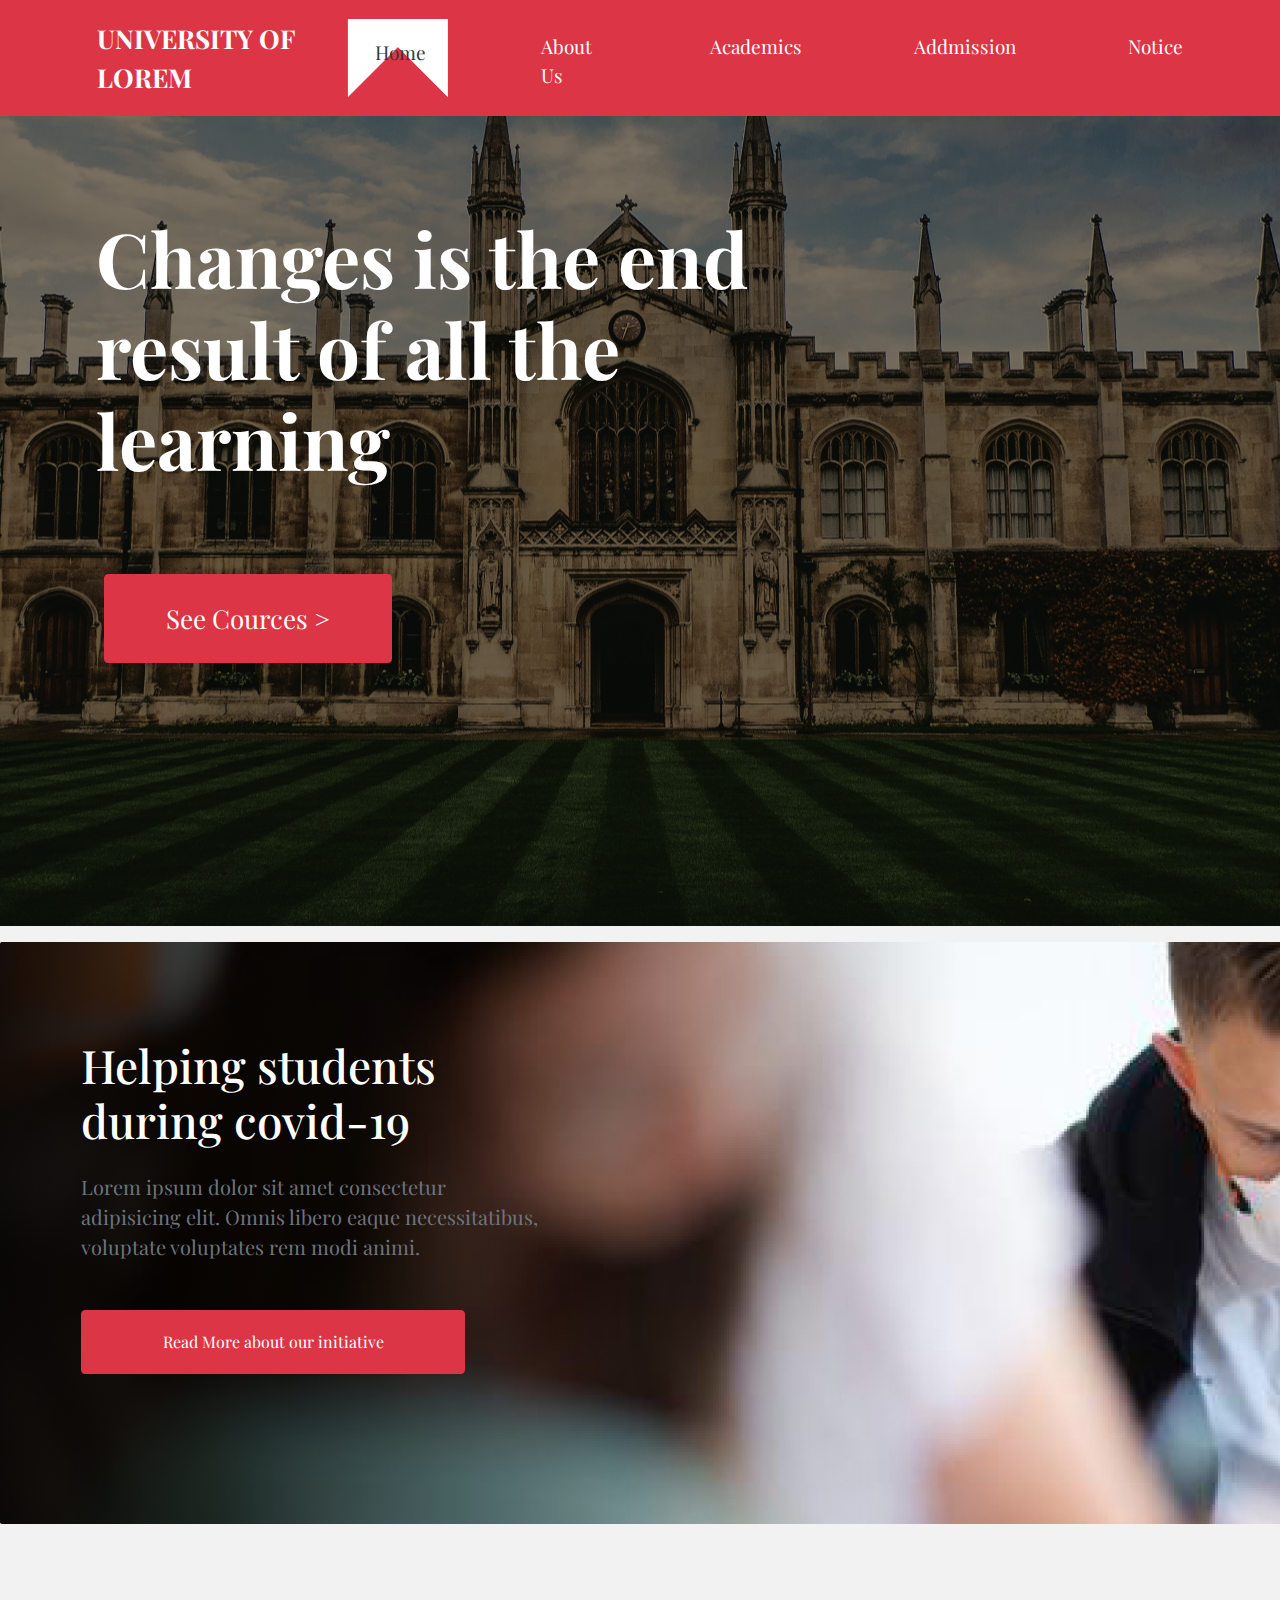
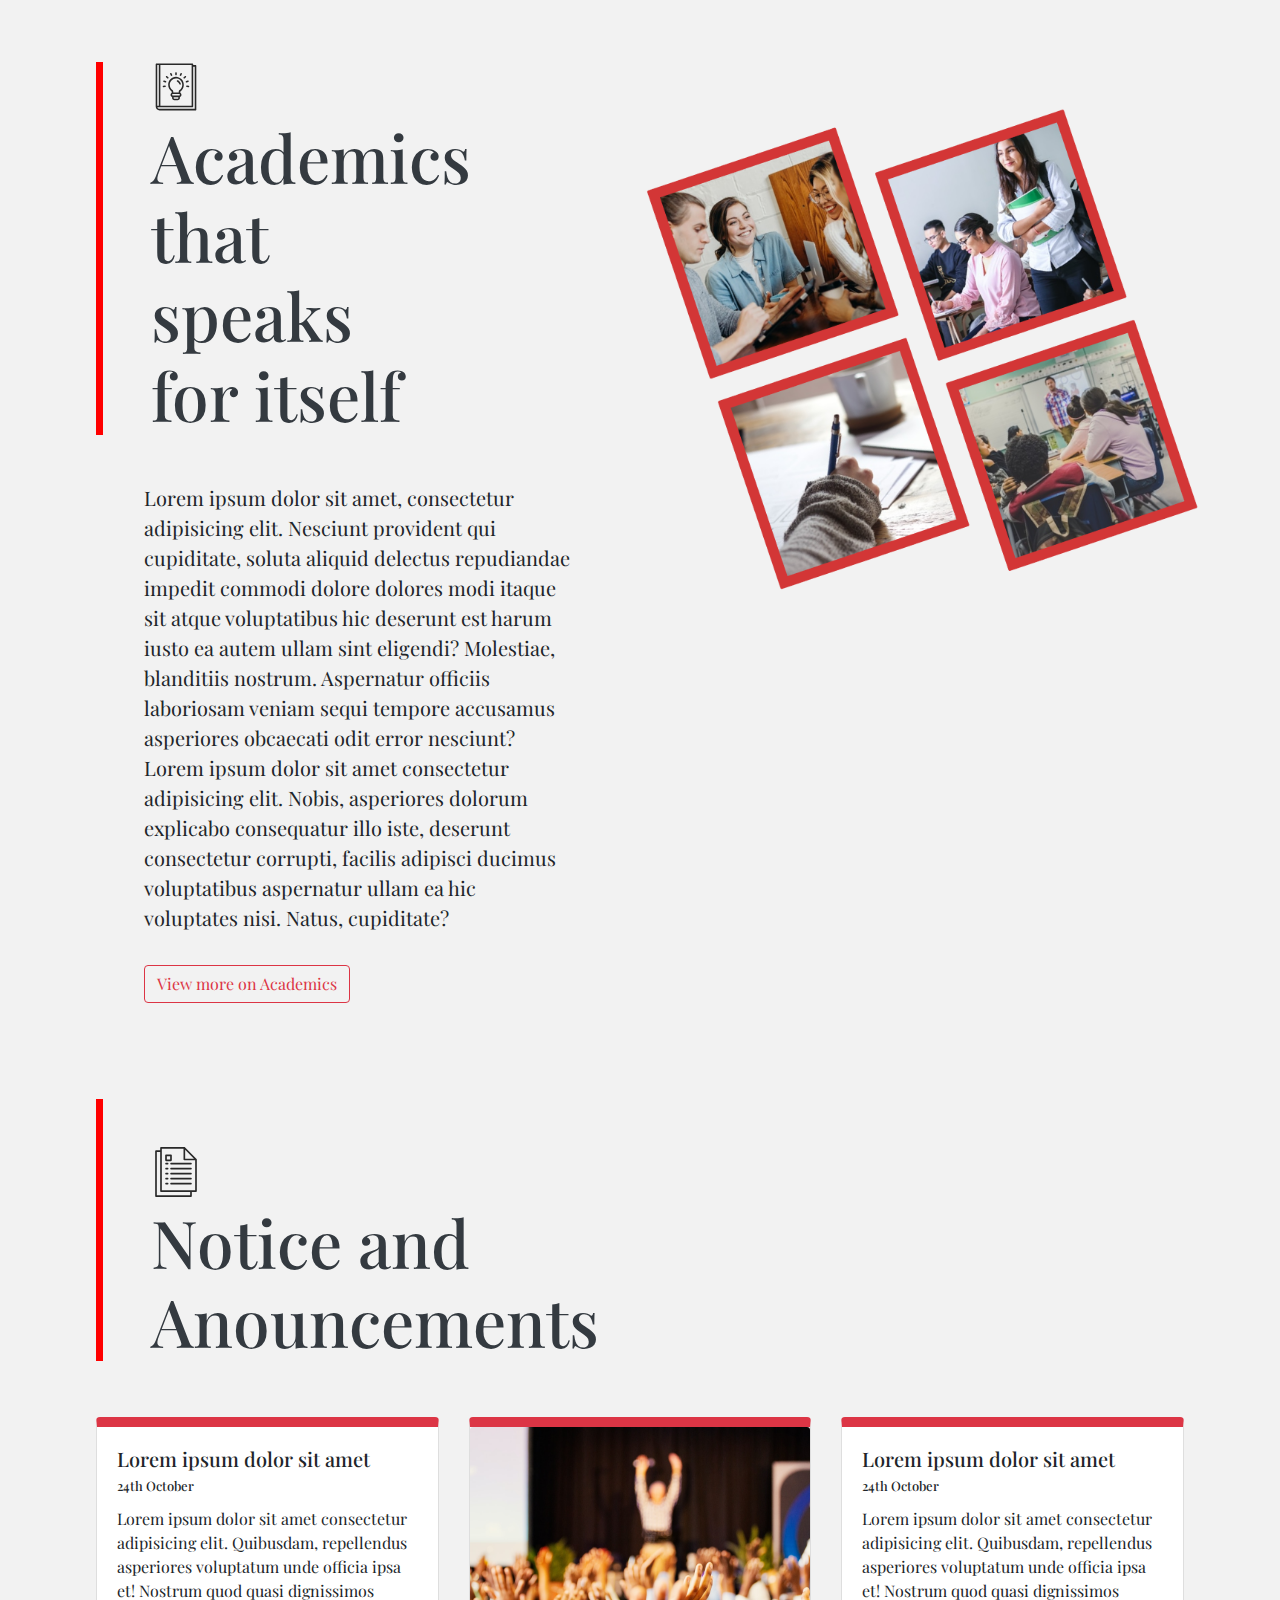
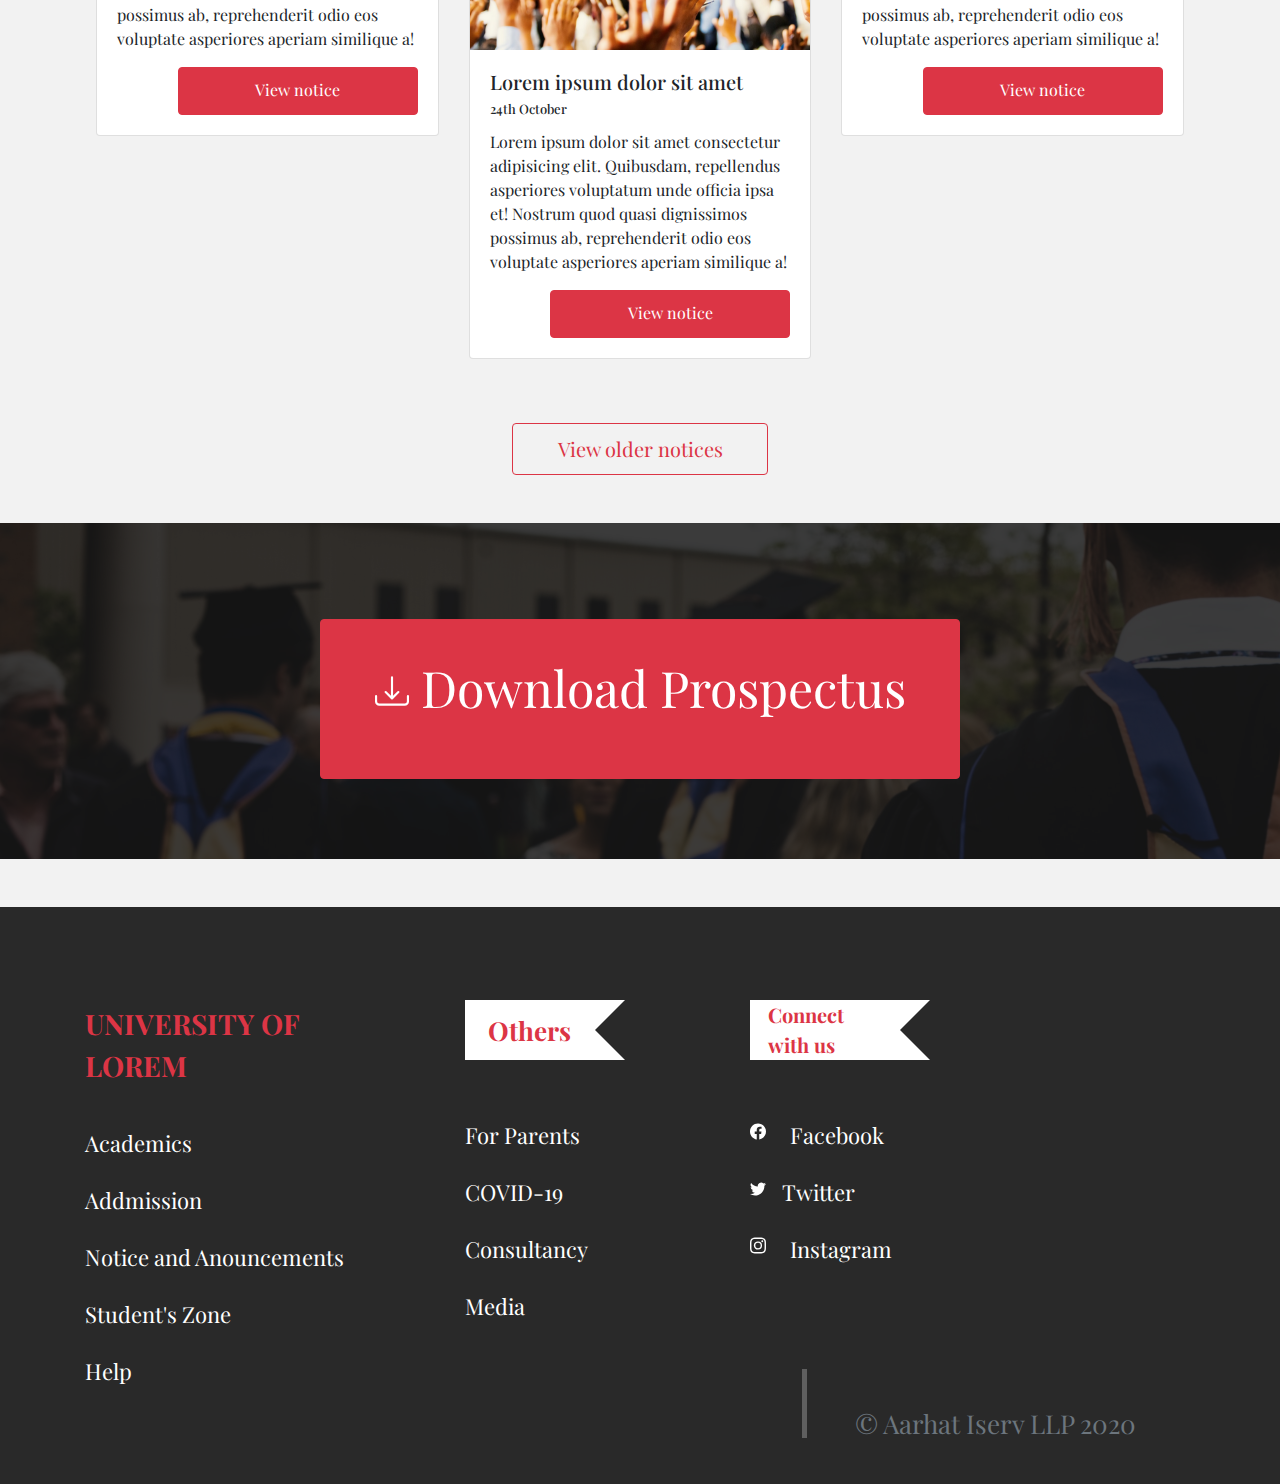
==== index.html @ 4c2c57f3 "dummy website name university of lorem" ====
<!DOCTYPE html>
<html lang="en">
  <head>
    <meta charset="UTF-8" />
    <meta name="viewport" content="width=device-width, initial-scale=1.0" />
    <link rel="preconnect" href="https://fonts.googleapis.com" />
    <link rel="preconnect" href="https://fonts.gstatic.com" crossorigin />
    <link
      href="https://fonts.googleapis.com/css2?family=Playfair+Display:ital,wght@0,400..900;1,400..900&display=swap"
      rel="stylesheet"
    />
    <link
      rel="stylesheet"
      href="https://cdn.jsdelivr.net/npm/bootstrap@4.0.0/dist/css/bootstrap.min.css"
      integrity="sha384-Gn5384xqQ1aoWXA+058RXPxPg6fy4IWvTNh0E263XmFcJlSAwiGgFAW/dAiS6JXm"
      crossorigin="anonymous"
    />

    <link rel="stylesheet" href="./style.css" />
    <title>University of Lorem</title>
  </head>
  <body>
    <div class="content_wrap" style="overflow: hidden">
      <!-- <section class="container-fluid bg-danger p-3">
      <div class="row ml-5 pl-5 ">
        <h1 class="title text-white">UNIVERSITY OF <br />LOREM</h1>
        <nav class="navbar navbar-expand">
          <ul class="navbar-nav ml-5">
            <li class="nav-item ml-5">
              <a class="nav-link text-white navcontent" href="#">Home</a>
            </li>
            <li class="nav-item ml-5">
              <a class="nav-link text-white navcontent" href="#">About Us </a>
            </li>
            <li class="nav-item ml-5">
              <a class="nav-link text-white navcontent" href="#">Academics</a>
            </li>
            <li class="nav-item ml-5">
              <a class="nav-link text-white navcontent" href="#">Addmission</a>
            </li>
            <li class="nav-item ml-5">
              <a class="nav-link text-white navcontent" href="#">Notice</a>
            </li>
            <li class="nav-item ml-5">
              <a class="nav-link text-white navcontent" href="#">Students's zone</a>
            </li>
          </ul>
        </nav>
      </div>
    </section> -->
      <section class="navtabs bg-danger">
        <div class="container-fluid px-lg-5 ml-lg-5">
          <div class="row">
            <nav class="navbar navbar-expand-xl navbar-light">
              <a
                class="navbar-brand text-white"
                style="font-size: 26px; font-weight: bolder"
                href="#"
                >UNIVERSITY OF <br />LOREM</a
              >
              <button
                class="navbar-toggler pl-5 ml-5"
                style="border: none"
                type="button"
                data-toggle="collapse"
                data-target="#navbarSupportedContent"
                aria-controls="navbarSupportedContent"
                aria-expanded="false"
                aria-label="Toggle navigation"
              >
                <span class="navbar-toggler-icon"></span>
              </button>
              <div class="collapse navbar-collapse" id="navbarSupportedContent">
                <ul class="navbar-nav mr-auto ml-5 pl-5>           
                    <li class="nav-item ml-5">
                      <div class="designer3">
                        <div class="main5"></div>
                        <div class="main6"></div>
                      <a class="nav-link text-dark navcontent" style="position:absolute; transform: rotate(-90deg); top: 25%;" href="#">Home </a>
                    </div>    
                    </li>
                
                 
                  <li class="nav-item ml-5 pl-5 mt-3">
                    <a
                      class="nav-link text-white navcontent"
                      href="./about/about.html"
                      >About Us</a
                    >
                  </li>
                  <li class="nav-item ml-5 pl-5 mt-3">
                    <a
                      class="nav-link text-white navcontent"
                      href="./academics/academics.html"
                      >Academics</a
                    >
                  </li>
                  <li class="nav-item ml-5 pl-5 mt-3">
                    <a
                      class="nav-link text-white navcontent"
                      href="./admission/admission.html"
                      >Addmission</a
                    >
                  </li>
                  <li class="nav-item ml-5 pl-5 mt-3">
                    <a
                      class="nav-link text-white navcontent"
                      href="./admission/admission.html"
                      >Notice</a
                    >
                  </li>
                  <li class="nav-item ml-5 pl-5 mt-3">
                    <a
                      class="nav-link text-white navcontent"
                      href="./student/student.html"
                      >Students Zone</a
                    >
                  </li>
                </ul>
              </div>
              <!-- <button class="nav__toggle" onclick="openMenu()"><svg xmlns="http://www.w3.org/2000/svg" fill="none" viewBox="0 0 24 24" stroke-width="1.5" stroke="currentColor" class="w-6 h-6"  >
                <path stroke-linecap="round" stroke-linejoin="round" d="M3.75 6.75h16.5M3.75 12h16.5m-16.5 5.25h16.5" />
              </svg>
              </button> -->
            </nav>
          </div>
        </div>
      </section>

      <section class="landing">
        <div class=" container-fluid ml-lg-5 pl-lg-5 "> 
          <div class="row">
            <div class="main1 col-lg-12 col-md-8 col-xl-12 col-sm-10 mt-lg-5 pt-lg-5 mt-md-5 pt-md-5 mt-sm-5 pt-sm-5">
              <h2 class="text-white content">
                Changes is the end result of all the learning
              </h2>
            
              <div class="row mt-md-3 pt-md-5 ml-md-2 ml-sm-1 mt-sm-5 button">
              <button class="btn btn-danger p-4 mt-lg-4 ">
                See Cources >
              </button>
            </div>
          </div>
          </div>
        </div>
      </section>

      <section class="landing2">
        <div class="container-fluid ml-lg-5 pl-lg-5  ml-md-5 mt--md-5 ml-sm-5 mt-sm-3 mt-xs-5" >
          <div class="row">
            <div class="main">
              <h3 class="text-white text pt-md-5 mt-sm-5">
                Helping students during covid-19
              </h3>
              <p class="pt-lg-3 pt-md-3 para text-muted">
                Lorem ipsum dolor sit amet consectetur adipisicing elit. Omnis
                libero eaque necessitatibus, voluptate voluptates rem modi
                animi.
              </p>
              <div class="button1 mt-lg-5">
                <button type="button" class="btn btn-danger p-3">
                  Read More about our initiative
                </button>
              </div>
            </div>
          </div>
        </div>
      </section>

      <!-- <section class="container-fluid">
        <div class="row ml-5 pl-5 mr-5 pr-5">
          <div class="col md-6 col col-lg-6 col-xl-6">
            <div class="svg">
              <svg
                class="ml-5"
                width="50"
                height="50"
                viewBox="0 0 50 50"
                fill="none"
                xmlns="http://www.w3.org/2000/svg"
              >
                <path
                  d="M41.4062 1.56165H5.46875C5.26155 1.56165 5.06284 1.64396 4.91632 1.79047C4.76981 1.93698 4.6875 2.1357 4.6875 2.3429V44.5304C4.68866 45.566 5.10059 46.5589 5.8329 47.2912C6.56521 48.0236 7.55811 48.4355 8.59375 48.4366H44.5312C44.7384 48.4366 44.9372 48.3543 45.0837 48.2078C45.2302 48.0613 45.3125 47.8626 45.3125 47.6554V3.9054C45.3125 3.6982 45.2302 3.49948 45.0837 3.35297C44.9372 3.20646 44.7384 3.12415 44.5312 3.12415H42.1875V2.3429C42.1875 2.1357 42.1052 1.93698 41.9587 1.79047C41.8122 1.64396 41.6134 1.56165 41.4062 1.56165ZM9.375 3.12415H40.625V43.7491H9.375V3.12415ZM6.25 3.12415H7.8125V43.7491H6.25V3.12415ZM43.75 4.68665V46.8741H8.59375C8.10926 46.8735 7.63684 46.723 7.24128 46.4433C6.84571 46.1635 6.54639 45.7682 6.38437 45.3116H41.4062C41.6134 45.3116 41.8122 45.2293 41.9587 45.0828C42.1052 44.9363 42.1875 44.7376 42.1875 44.5304V4.68665H43.75Z"
                  fill="#292929"
                />
                <path
                  d="M29.4657 29.3953C30.4165 28.7054 31.206 27.8171 31.7796 26.792C32.3533 25.7669 32.6974 24.6293 32.7882 23.4581C32.8789 22.2869 32.7141 21.11 32.3052 20.0087C31.8963 18.9075 31.253 17.9082 30.4199 17.08C29.6945 16.356 28.831 15.7851 27.8808 15.401C26.9306 15.017 25.9129 14.8277 24.8882 14.8443C20.6336 14.905 17.1789 18.4973 17.1871 22.8521C17.1864 24.1303 17.4896 25.3904 18.0719 26.5284C18.6542 27.6663 19.4987 28.6494 20.5358 29.3966C20.589 29.4367 20.6319 29.4888 20.661 29.5487C20.6901 29.6085 20.7045 29.6745 20.7031 29.741V30.784C20.315 31.0078 19.9993 31.3381 19.7932 31.7359C19.5872 32.1337 19.4995 32.5822 19.5406 33.0283C19.5818 33.4744 19.7499 33.8993 20.0252 34.2527C20.3005 34.6062 20.6713 34.8732 21.0937 35.0223V35.9374C21.0945 36.5588 21.3416 37.1545 21.781 37.5939C22.2204 38.0333 22.8161 38.2805 23.4375 38.2812H26.5625C27.1839 38.2805 27.7796 38.0333 28.219 37.5939C28.6584 37.1545 28.9055 36.5588 28.9062 35.9374V35.0218C29.3287 34.8727 29.6995 34.6057 29.9748 34.2522C30.2501 33.8988 30.4182 33.4739 30.4593 33.0278C30.5005 32.5817 30.4128 32.1332 30.2068 31.7354C30.0007 31.3377 29.6849 31.0073 29.2969 30.7835V29.7409C29.2956 29.6741 29.3102 29.6079 29.3396 29.5478C29.3689 29.4877 29.4122 29.4354 29.4657 29.3953ZM18.75 22.8492C18.7434 19.3455 21.5071 16.4554 24.9109 16.4068C25.7283 16.3954 26.5397 16.5475 27.2975 16.8543C28.0552 17.161 28.744 17.6161 29.3233 18.1929C29.9941 18.8611 30.512 19.6668 30.8413 20.5545C31.1706 21.4422 31.3034 22.3907 31.2307 23.3347C31.1579 24.2787 30.8813 25.1957 30.4199 26.0225C29.9585 26.8492 29.3232 27.566 28.558 28.1236C28.3021 28.3083 28.0939 28.5514 27.9506 28.8327C27.8074 29.1139 27.7333 29.4253 27.7344 29.7409V30.4687H22.2656V29.741C22.2669 29.4257 22.193 29.1147 22.0501 28.8336C21.9071 28.5525 21.6992 28.3096 21.4436 28.1249C20.6085 27.5221 19.9287 26.7294 19.4604 25.8121C18.992 24.8948 18.7485 23.8792 18.75 22.8492ZM26.5625 36.7187H23.4375C23.2304 36.7184 23.0318 36.6361 22.8853 36.4896C22.7389 36.3431 22.6565 36.1446 22.6562 35.9374V35.1562H27.3437V35.9374C27.3435 36.1446 27.2611 36.3431 27.1147 36.4896C26.9682 36.6361 26.7696 36.7184 26.5625 36.7187ZM28.125 33.5937H21.875C21.6678 33.5937 21.4691 33.5114 21.3226 33.3649C21.1761 33.2183 21.0937 33.0196 21.0937 32.8124C21.0937 32.6052 21.1761 32.4065 21.3226 32.26C21.4691 32.1135 21.6678 32.0312 21.875 32.0312H28.125C28.3322 32.0312 28.5309 32.1135 28.6774 32.26C28.8239 32.4065 28.9062 32.6052 28.9062 32.8124C28.9062 33.0196 28.8239 33.2183 28.6774 33.3649C28.5309 33.5114 28.3322 33.5937 28.125 33.5937Z"
                  fill="#292929"
                />
                <path
                  d="M26.2667 19.7796C26.7579 19.9858 27.1962 20.3004 27.5486 20.7C27.9011 21.0995 28.1586 21.5736 28.3019 22.0867C28.3284 22.1868 28.3746 22.2806 28.4378 22.3627C28.501 22.4448 28.5798 22.5135 28.6698 22.5648C28.7597 22.6162 28.859 22.6491 28.9618 22.6617C29.0646 22.6743 29.1689 22.6664 29.2686 22.6383C29.3683 22.6102 29.4614 22.5626 29.5425 22.4983C29.6237 22.4339 29.6912 22.354 29.7412 22.2633C29.7912 22.1726 29.8226 22.0729 29.8337 21.9699C29.8448 21.8669 29.8353 21.7627 29.8058 21.6635C29.5974 20.922 29.224 20.2373 28.7135 19.6606C28.2031 19.084 27.5688 18.6302 26.8581 18.3334C26.7629 18.2934 26.6608 18.2726 26.5576 18.2723C26.4543 18.272 26.3521 18.2922 26.2567 18.3317C26.1613 18.3711 26.0747 18.4291 26.0018 18.5022C25.929 18.5754 25.8713 18.6622 25.8323 18.7578C25.7932 18.8533 25.7734 18.9557 25.7741 19.0589C25.7748 19.1621 25.796 19.2642 25.8363 19.3592C25.8767 19.4542 25.9355 19.5402 26.0094 19.6124C26.0832 19.6845 26.1706 19.7413 26.2665 19.7795L26.2667 19.7796Z"
                  fill="#292929"
                />
                <path
                  d="M25 13.2813C25.2072 13.2813 25.4059 13.1989 25.5524 13.0524C25.6989 12.9059 25.7812 12.7072 25.7812 12.5V10.9375C25.7812 10.7303 25.6989 10.5316 25.5524 10.3851C25.4059 10.2386 25.2072 10.1562 25 10.1562C24.7928 10.1562 24.5941 10.2386 24.4476 10.3851C24.3011 10.5316 24.2188 10.7303 24.2188 10.9375V12.5C24.2188 12.7072 24.3011 12.9059 24.4476 13.0524C24.5941 13.1989 24.7928 13.2813 25 13.2813Z"
                  fill="#292929"
                />
                <path
                  d="M19.7691 13.4639C19.8534 13.6532 20.0094 13.8012 20.2029 13.8755C20.3963 13.9497 20.6113 13.9441 20.8006 13.8598C20.9899 13.7755 21.138 13.6195 21.2122 13.4261C21.2865 13.2326 21.2809 13.0176 21.1966 12.8283L20.561 11.4009C20.5193 11.3071 20.4595 11.2226 20.3851 11.1519C20.3107 11.0813 20.2231 11.026 20.1273 10.9893C20.0315 10.9525 19.9294 10.935 19.8269 10.9376C19.7243 10.9403 19.6233 10.9632 19.5295 11.0049C19.4358 11.0467 19.3512 11.1064 19.2806 11.1809C19.21 11.2553 19.1547 11.3429 19.1179 11.4387C19.0812 11.5345 19.0636 11.6365 19.0663 11.7391C19.069 11.8417 19.0919 11.9427 19.1336 12.0364L19.7691 13.4639Z"
                  fill="#292929"
                />
                <path
                  d="M17.3261 15.2389L16.1648 14.1934C16.0891 14.122 15.9998 14.0664 15.9023 14.03C15.8047 13.9935 15.7009 13.977 15.5969 13.9812C15.4928 13.9855 15.3907 14.0105 15.2965 14.0548C15.2023 14.0992 15.1178 14.1618 15.0482 14.2392C14.9785 14.3166 14.9251 14.4072 14.8909 14.5055C14.8567 14.6039 14.8426 14.7081 14.8493 14.812C14.856 14.9159 14.8833 15.0174 14.9298 15.1106C14.9763 15.2038 15.0409 15.2867 15.1199 15.3545L16.2812 16.4001C16.4353 16.5375 16.6376 16.6082 16.8438 16.5968C17.05 16.5855 17.2433 16.4929 17.3814 16.3395C17.5196 16.186 17.5914 15.9841 17.5811 15.7779C17.5708 15.5716 17.4793 15.3779 17.3266 15.2389H17.3261Z"
                  fill="#292929"
                />
                <path
                  d="M14.7707 19.0152L13.2847 18.5324C13.088 18.4698 12.8746 18.4876 12.691 18.5819C12.5074 18.6761 12.3686 18.8392 12.3048 19.0355C12.2411 19.2318 12.2576 19.4453 12.3507 19.6295C12.4439 19.8136 12.6061 19.9534 12.802 20.0184L14.288 20.5012C14.3858 20.5336 14.489 20.5464 14.5917 20.5388C14.6944 20.5312 14.7946 20.5033 14.8865 20.4568C14.9784 20.4103 15.0602 20.3461 15.1272 20.2679C15.1942 20.1897 15.2451 20.099 15.2769 20.001C15.3088 19.9031 15.3209 19.7998 15.3127 19.6971C15.3044 19.5944 15.2759 19.4944 15.2289 19.4028C15.1818 19.3112 15.1171 19.2298 15.0385 19.1632C14.9599 19.0967 14.8689 19.0464 14.7707 19.0152Z"
                  fill="#292929"
                />
                <path
                  d="M13.9723 23.5045L12.4184 23.6676C12.2193 23.6884 12.0357 23.7847 11.9056 23.9367C11.7755 24.0887 11.7087 24.2848 11.719 24.4846C11.7294 24.6844 11.8161 24.8726 11.9612 25.0104C12.1063 25.1481 12.2989 25.225 12.499 25.225C12.5266 25.225 12.5542 25.2236 12.5816 25.2207L14.1356 25.0575C14.3405 25.0345 14.5281 24.9314 14.6573 24.7708C14.7865 24.6101 14.847 24.4049 14.8254 24.1999C14.8039 23.9949 14.7021 23.8068 14.5422 23.6765C14.3824 23.5462 14.1775 23.4844 13.9723 23.5045Z"
                  fill="#292929"
                />
                <path
                  d="M37.5816 23.6676L36.0277 23.5044C35.9253 23.4929 35.8216 23.5018 35.7227 23.5305C35.6237 23.5592 35.5314 23.6073 35.4511 23.6718C35.3708 23.7363 35.304 23.8161 35.2547 23.9066C35.2054 23.997 35.1744 24.0963 35.1637 24.1987C35.1529 24.3011 35.1625 24.4047 35.1919 24.5034C35.2214 24.6021 35.2701 24.694 35.3352 24.7738C35.4004 24.8536 35.4807 24.9198 35.5715 24.9684C35.6623 25.0171 35.7619 25.0473 35.8645 25.0574L37.4184 25.2207C37.4458 25.2235 37.4734 25.2249 37.501 25.225C37.7012 25.2249 37.8937 25.1481 38.0388 25.0103C38.1839 24.8725 38.2706 24.6843 38.281 24.4845C38.2913 24.2847 38.2245 24.0886 38.0944 23.9366C37.9643 23.7846 37.7807 23.6883 37.5816 23.6676Z"
                  fill="#292929"
                />
                <path
                  d="M35.712 20.5012L37.1981 20.0184C37.2962 19.9872 37.3872 19.9369 37.4659 19.8704C37.5445 19.8038 37.6092 19.7224 37.6562 19.6308C37.7033 19.5392 37.7318 19.4391 37.74 19.3365C37.7483 19.2338 37.7361 19.1305 37.7043 19.0326C37.6725 18.9346 37.6216 18.8439 37.5546 18.7657C37.4876 18.6875 37.4058 18.6233 37.3139 18.5768C37.2219 18.5303 37.1217 18.5024 37.019 18.4948C36.9163 18.4872 36.8131 18.5 36.7153 18.5324L35.2293 19.0152C35.1311 19.0464 35.0401 19.0967 34.9615 19.1633C34.8829 19.2298 34.8182 19.3112 34.7711 19.4028C34.7241 19.4945 34.6956 19.5945 34.6873 19.6972C34.6791 19.7998 34.6912 19.9031 34.7231 20.0011C34.7549 20.099 34.8058 20.1897 34.8728 20.268C34.9398 20.3462 35.0216 20.4104 35.1135 20.4569C35.2054 20.5034 35.3056 20.5312 35.4083 20.5388C35.511 20.5464 35.6143 20.5337 35.712 20.5012Z"
                  fill="#292929"
                />
                <path
                  d="M34.9385 14.2512C34.8698 14.175 34.7868 14.113 34.6942 14.0688C34.6016 14.0246 34.5012 13.9991 34.3987 13.9937C34.2962 13.9884 34.1937 14.0033 34.097 14.0375C34.0002 14.0718 33.9112 14.1248 33.835 14.1934L32.6737 15.2389C32.5247 15.3788 32.4365 15.5715 32.4279 15.7756C32.4193 15.9798 32.491 16.1792 32.6277 16.3311C32.7644 16.483 32.9551 16.5753 33.1591 16.5882C33.363 16.6011 33.5639 16.5336 33.7186 16.4002L34.8799 15.3546C34.9562 15.286 35.0182 15.203 35.0624 15.1104C35.1067 15.0179 35.1322 14.9175 35.1377 14.815C35.1431 14.7126 35.1283 14.6101 35.0941 14.5133C35.06 14.4166 35.0071 14.3275 34.9385 14.2512Z"
                  fill="#292929"
                />
                <path
                  d="M29.1992 13.8599C29.2929 13.9017 29.394 13.9246 29.4965 13.9274C29.5991 13.9301 29.7012 13.9126 29.797 13.8758C29.8928 13.839 29.9804 13.7837 30.0549 13.7131C30.1293 13.6424 30.189 13.5578 30.2307 13.464L30.8662 12.0365C30.9505 11.8472 30.9561 11.6322 30.8819 11.4388C30.8076 11.2453 30.6596 11.0893 30.4703 11.005C30.281 10.9208 30.066 10.9151 29.8725 10.9894C29.6791 11.0636 29.523 11.2117 29.4388 11.401L28.8032 12.8284C28.719 13.0177 28.7133 13.2327 28.7876 13.4262C28.8619 13.6196 29.0099 13.7756 29.1992 13.8599Z"
                  fill="#292929"
                />
              </svg>
              <h1 class="big__content text-dark ml-5">
                Academics that speaks for itself
              </h1>
            </div>
            <div class="para1 mt-5 ml-5">
              <p style="font-size: 20px">
                Lorem ipsum dolor sit amet, consectetur adipisicing elit.
                Nesciunt provident qui cupiditate, soluta aliquid delectus
                repudiandae impedit commodi dolore dolores modi itaque sit atque
                voluptatibus hic deserunt est harum iusto ea autem ullam sint
                eligendi? Molestiae, blanditiis nostrum. Aspernatur officiis
                laboriosam veniam sequi tempore accusamus asperiores obcaecati
                odit error nesciunt?Lorem ipsum dolor sit amet consectetur
                adipisicing elit. Nobis, asperiores dolorum explicabo
                consequatur illo iste, deserunt consectetur corrupti, facilis
                adipisci ducimus voluptatibus aspernatur ullam ea hic voluptates
                nisi. Natus, cupiditate?
              </p>
            </div>
            <div class="pt-3 button2 ml-5">
              <button type="button" class="btn btn-outline-danger">
                View more on Academics
              </button>
            </div>
          </div>
          <div class="col md-6 col-sm-12 col col-lg-6 col-xl-6">
            <img class="photo" src="./photos/Group 14.png" alt="" />
          </div>
        </div>
      </section> -->
      <section class=" container-fluid ml-lg-5 pl-lg-5 mr-lg-5 pr-lg-5">
        <div class="row">
          <div class="col-md-12 col-lg-5 col-xl-5 col-sm-12 ">
            <div class="svg">
              <svg
                class="ml-5"
                width="50"
                height="50"
                viewBox="0 0 50 50"
                fill="none"
                xmlns="http://www.w3.org/2000/svg"
              >
                <path
                  d="M41.4062 1.56165H5.46875C5.26155 1.56165 5.06284 1.64396 4.91632 1.79047C4.76981 1.93698 4.6875 2.1357 4.6875 2.3429V44.5304C4.68866 45.566 5.10059 46.5589 5.8329 47.2912C6.56521 48.0236 7.55811 48.4355 8.59375 48.4366H44.5312C44.7384 48.4366 44.9372 48.3543 45.0837 48.2078C45.2302 48.0613 45.3125 47.8626 45.3125 47.6554V3.9054C45.3125 3.6982 45.2302 3.49948 45.0837 3.35297C44.9372 3.20646 44.7384 3.12415 44.5312 3.12415H42.1875V2.3429C42.1875 2.1357 42.1052 1.93698 41.9587 1.79047C41.8122 1.64396 41.6134 1.56165 41.4062 1.56165ZM9.375 3.12415H40.625V43.7491H9.375V3.12415ZM6.25 3.12415H7.8125V43.7491H6.25V3.12415ZM43.75 4.68665V46.8741H8.59375C8.10926 46.8735 7.63684 46.723 7.24128 46.4433C6.84571 46.1635 6.54639 45.7682 6.38437 45.3116H41.4062C41.6134 45.3116 41.8122 45.2293 41.9587 45.0828C42.1052 44.9363 42.1875 44.7376 42.1875 44.5304V4.68665H43.75Z"
                  fill="#292929"
                />
                <path
                  d="M29.4657 29.3953C30.4165 28.7054 31.206 27.8171 31.7796 26.792C32.3533 25.7669 32.6974 24.6293 32.7882 23.4581C32.8789 22.2869 32.7141 21.11 32.3052 20.0087C31.8963 18.9075 31.253 17.9082 30.4199 17.08C29.6945 16.356 28.831 15.7851 27.8808 15.401C26.9306 15.017 25.9129 14.8277 24.8882 14.8443C20.6336 14.905 17.1789 18.4973 17.1871 22.8521C17.1864 24.1303 17.4896 25.3904 18.0719 26.5284C18.6542 27.6663 19.4987 28.6494 20.5358 29.3966C20.589 29.4367 20.6319 29.4888 20.661 29.5487C20.6901 29.6085 20.7045 29.6745 20.7031 29.741V30.784C20.315 31.0078 19.9993 31.3381 19.7932 31.7359C19.5872 32.1337 19.4995 32.5822 19.5406 33.0283C19.5818 33.4744 19.7499 33.8993 20.0252 34.2527C20.3005 34.6062 20.6713 34.8732 21.0937 35.0223V35.9374C21.0945 36.5588 21.3416 37.1545 21.781 37.5939C22.2204 38.0333 22.8161 38.2805 23.4375 38.2812H26.5625C27.1839 38.2805 27.7796 38.0333 28.219 37.5939C28.6584 37.1545 28.9055 36.5588 28.9062 35.9374V35.0218C29.3287 34.8727 29.6995 34.6057 29.9748 34.2522C30.2501 33.8988 30.4182 33.4739 30.4593 33.0278C30.5005 32.5817 30.4128 32.1332 30.2068 31.7354C30.0007 31.3377 29.6849 31.0073 29.2969 30.7835V29.7409C29.2956 29.6741 29.3102 29.6079 29.3396 29.5478C29.3689 29.4877 29.4122 29.4354 29.4657 29.3953ZM18.75 22.8492C18.7434 19.3455 21.5071 16.4554 24.9109 16.4068C25.7283 16.3954 26.5397 16.5475 27.2975 16.8543C28.0552 17.161 28.744 17.6161 29.3233 18.1929C29.9941 18.8611 30.512 19.6668 30.8413 20.5545C31.1706 21.4422 31.3034 22.3907 31.2307 23.3347C31.1579 24.2787 30.8813 25.1957 30.4199 26.0225C29.9585 26.8492 29.3232 27.566 28.558 28.1236C28.3021 28.3083 28.0939 28.5514 27.9506 28.8327C27.8074 29.1139 27.7333 29.4253 27.7344 29.7409V30.4687H22.2656V29.741C22.2669 29.4257 22.193 29.1147 22.0501 28.8336C21.9071 28.5525 21.6992 28.3096 21.4436 28.1249C20.6085 27.5221 19.9287 26.7294 19.4604 25.8121C18.992 24.8948 18.7485 23.8792 18.75 22.8492ZM26.5625 36.7187H23.4375C23.2304 36.7184 23.0318 36.6361 22.8853 36.4896C22.7389 36.3431 22.6565 36.1446 22.6562 35.9374V35.1562H27.3437V35.9374C27.3435 36.1446 27.2611 36.3431 27.1147 36.4896C26.9682 36.6361 26.7696 36.7184 26.5625 36.7187ZM28.125 33.5937H21.875C21.6678 33.5937 21.4691 33.5114 21.3226 33.3649C21.1761 33.2183 21.0937 33.0196 21.0937 32.8124C21.0937 32.6052 21.1761 32.4065 21.3226 32.26C21.4691 32.1135 21.6678 32.0312 21.875 32.0312H28.125C28.3322 32.0312 28.5309 32.1135 28.6774 32.26C28.8239 32.4065 28.9062 32.6052 28.9062 32.8124C28.9062 33.0196 28.8239 33.2183 28.6774 33.3649C28.5309 33.5114 28.3322 33.5937 28.125 33.5937Z"
                  fill="#292929"
                />
                <path
                  d="M26.2667 19.7796C26.7579 19.9858 27.1962 20.3004 27.5486 20.7C27.9011 21.0995 28.1586 21.5736 28.3019 22.0867C28.3284 22.1868 28.3746 22.2806 28.4378 22.3627C28.501 22.4448 28.5798 22.5135 28.6698 22.5648C28.7597 22.6162 28.859 22.6491 28.9618 22.6617C29.0646 22.6743 29.1689 22.6664 29.2686 22.6383C29.3683 22.6102 29.4614 22.5626 29.5425 22.4983C29.6237 22.4339 29.6912 22.354 29.7412 22.2633C29.7912 22.1726 29.8226 22.0729 29.8337 21.9699C29.8448 21.8669 29.8353 21.7627 29.8058 21.6635C29.5974 20.922 29.224 20.2373 28.7135 19.6606C28.2031 19.084 27.5688 18.6302 26.8581 18.3334C26.7629 18.2934 26.6608 18.2726 26.5576 18.2723C26.4543 18.272 26.3521 18.2922 26.2567 18.3317C26.1613 18.3711 26.0747 18.4291 26.0018 18.5022C25.929 18.5754 25.8713 18.6622 25.8323 18.7578C25.7932 18.8533 25.7734 18.9557 25.7741 19.0589C25.7748 19.1621 25.796 19.2642 25.8363 19.3592C25.8767 19.4542 25.9355 19.5402 26.0094 19.6124C26.0832 19.6845 26.1706 19.7413 26.2665 19.7795L26.2667 19.7796Z"
                  fill="#292929"
                />
                <path
                  d="M25 13.2813C25.2072 13.2813 25.4059 13.1989 25.5524 13.0524C25.6989 12.9059 25.7812 12.7072 25.7812 12.5V10.9375C25.7812 10.7303 25.6989 10.5316 25.5524 10.3851C25.4059 10.2386 25.2072 10.1562 25 10.1562C24.7928 10.1562 24.5941 10.2386 24.4476 10.3851C24.3011 10.5316 24.2188 10.7303 24.2188 10.9375V12.5C24.2188 12.7072 24.3011 12.9059 24.4476 13.0524C24.5941 13.1989 24.7928 13.2813 25 13.2813Z"
                  fill="#292929"
                />
                <path
                  d="M19.7691 13.4639C19.8534 13.6532 20.0094 13.8012 20.2029 13.8755C20.3963 13.9497 20.6113 13.9441 20.8006 13.8598C20.9899 13.7755 21.138 13.6195 21.2122 13.4261C21.2865 13.2326 21.2809 13.0176 21.1966 12.8283L20.561 11.4009C20.5193 11.3071 20.4595 11.2226 20.3851 11.1519C20.3107 11.0813 20.2231 11.026 20.1273 10.9893C20.0315 10.9525 19.9294 10.935 19.8269 10.9376C19.7243 10.9403 19.6233 10.9632 19.5295 11.0049C19.4358 11.0467 19.3512 11.1064 19.2806 11.1809C19.21 11.2553 19.1547 11.3429 19.1179 11.4387C19.0812 11.5345 19.0636 11.6365 19.0663 11.7391C19.069 11.8417 19.0919 11.9427 19.1336 12.0364L19.7691 13.4639Z"
                  fill="#292929"
                />
                <path
                  d="M17.3261 15.2389L16.1648 14.1934C16.0891 14.122 15.9998 14.0664 15.9023 14.03C15.8047 13.9935 15.7009 13.977 15.5969 13.9812C15.4928 13.9855 15.3907 14.0105 15.2965 14.0548C15.2023 14.0992 15.1178 14.1618 15.0482 14.2392C14.9785 14.3166 14.9251 14.4072 14.8909 14.5055C14.8567 14.6039 14.8426 14.7081 14.8493 14.812C14.856 14.9159 14.8833 15.0174 14.9298 15.1106C14.9763 15.2038 15.0409 15.2867 15.1199 15.3545L16.2812 16.4001C16.4353 16.5375 16.6376 16.6082 16.8438 16.5968C17.05 16.5855 17.2433 16.4929 17.3814 16.3395C17.5196 16.186 17.5914 15.9841 17.5811 15.7779C17.5708 15.5716 17.4793 15.3779 17.3266 15.2389H17.3261Z"
                  fill="#292929"
                />
                <path
                  d="M14.7707 19.0152L13.2847 18.5324C13.088 18.4698 12.8746 18.4876 12.691 18.5819C12.5074 18.6761 12.3686 18.8392 12.3048 19.0355C12.2411 19.2318 12.2576 19.4453 12.3507 19.6295C12.4439 19.8136 12.6061 19.9534 12.802 20.0184L14.288 20.5012C14.3858 20.5336 14.489 20.5464 14.5917 20.5388C14.6944 20.5312 14.7946 20.5033 14.8865 20.4568C14.9784 20.4103 15.0602 20.3461 15.1272 20.2679C15.1942 20.1897 15.2451 20.099 15.2769 20.001C15.3088 19.9031 15.3209 19.7998 15.3127 19.6971C15.3044 19.5944 15.2759 19.4944 15.2289 19.4028C15.1818 19.3112 15.1171 19.2298 15.0385 19.1632C14.9599 19.0967 14.8689 19.0464 14.7707 19.0152Z"
                  fill="#292929"
                />
                <path
                  d="M13.9723 23.5045L12.4184 23.6676C12.2193 23.6884 12.0357 23.7847 11.9056 23.9367C11.7755 24.0887 11.7087 24.2848 11.719 24.4846C11.7294 24.6844 11.8161 24.8726 11.9612 25.0104C12.1063 25.1481 12.2989 25.225 12.499 25.225C12.5266 25.225 12.5542 25.2236 12.5816 25.2207L14.1356 25.0575C14.3405 25.0345 14.5281 24.9314 14.6573 24.7708C14.7865 24.6101 14.847 24.4049 14.8254 24.1999C14.8039 23.9949 14.7021 23.8068 14.5422 23.6765C14.3824 23.5462 14.1775 23.4844 13.9723 23.5045Z"
                  fill="#292929"
                />
                <path
                  d="M37.5816 23.6676L36.0277 23.5044C35.9253 23.4929 35.8216 23.5018 35.7227 23.5305C35.6237 23.5592 35.5314 23.6073 35.4511 23.6718C35.3708 23.7363 35.304 23.8161 35.2547 23.9066C35.2054 23.997 35.1744 24.0963 35.1637 24.1987C35.1529 24.3011 35.1625 24.4047 35.1919 24.5034C35.2214 24.6021 35.2701 24.694 35.3352 24.7738C35.4004 24.8536 35.4807 24.9198 35.5715 24.9684C35.6623 25.0171 35.7619 25.0473 35.8645 25.0574L37.4184 25.2207C37.4458 25.2235 37.4734 25.2249 37.501 25.225C37.7012 25.2249 37.8937 25.1481 38.0388 25.0103C38.1839 24.8725 38.2706 24.6843 38.281 24.4845C38.2913 24.2847 38.2245 24.0886 38.0944 23.9366C37.9643 23.7846 37.7807 23.6883 37.5816 23.6676Z"
                  fill="#292929"
                />
                <path
                  d="M35.712 20.5012L37.1981 20.0184C37.2962 19.9872 37.3872 19.9369 37.4659 19.8704C37.5445 19.8038 37.6092 19.7224 37.6562 19.6308C37.7033 19.5392 37.7318 19.4391 37.74 19.3365C37.7483 19.2338 37.7361 19.1305 37.7043 19.0326C37.6725 18.9346 37.6216 18.8439 37.5546 18.7657C37.4876 18.6875 37.4058 18.6233 37.3139 18.5768C37.2219 18.5303 37.1217 18.5024 37.019 18.4948C36.9163 18.4872 36.8131 18.5 36.7153 18.5324L35.2293 19.0152C35.1311 19.0464 35.0401 19.0967 34.9615 19.1633C34.8829 19.2298 34.8182 19.3112 34.7711 19.4028C34.7241 19.4945 34.6956 19.5945 34.6873 19.6972C34.6791 19.7998 34.6912 19.9031 34.7231 20.0011C34.7549 20.099 34.8058 20.1897 34.8728 20.268C34.9398 20.3462 35.0216 20.4104 35.1135 20.4569C35.2054 20.5034 35.3056 20.5312 35.4083 20.5388C35.511 20.5464 35.6143 20.5337 35.712 20.5012Z"
                  fill="#292929"
                />
                <path
                  d="M34.9385 14.2512C34.8698 14.175 34.7868 14.113 34.6942 14.0688C34.6016 14.0246 34.5012 13.9991 34.3987 13.9937C34.2962 13.9884 34.1937 14.0033 34.097 14.0375C34.0002 14.0718 33.9112 14.1248 33.835 14.1934L32.6737 15.2389C32.5247 15.3788 32.4365 15.5715 32.4279 15.7756C32.4193 15.9798 32.491 16.1792 32.6277 16.3311C32.7644 16.483 32.9551 16.5753 33.1591 16.5882C33.363 16.6011 33.5639 16.5336 33.7186 16.4002L34.8799 15.3546C34.9562 15.286 35.0182 15.203 35.0624 15.1104C35.1067 15.0179 35.1322 14.9175 35.1377 14.815C35.1431 14.7126 35.1283 14.6101 35.0941 14.5133C35.06 14.4166 35.0071 14.3275 34.9385 14.2512Z"
                  fill="#292929"
                />
                <path
                  d="M29.1992 13.8599C29.2929 13.9017 29.394 13.9246 29.4965 13.9274C29.5991 13.9301 29.7012 13.9126 29.797 13.8758C29.8928 13.839 29.9804 13.7837 30.0549 13.7131C30.1293 13.6424 30.189 13.5578 30.2307 13.464L30.8662 12.0365C30.9505 11.8472 30.9561 11.6322 30.8819 11.4388C30.8076 11.2453 30.6596 11.0893 30.4703 11.005C30.281 10.9208 30.066 10.9151 29.8725 10.9894C29.6791 11.0636 29.523 11.2117 29.4388 11.401L28.8032 12.8284C28.719 13.0177 28.7133 13.2327 28.7876 13.4262C28.8619 13.6196 29.0099 13.7756 29.1992 13.8599Z"
                  fill="#292929"
                />
              </svg>
              <h1 class="big__content text-dark ml-lg-5 ml-sm-5 ml-md-5">
                Academics that speaks for itself
              </h1>
            </div>
            <div class="para1 mt-lg-5 ml-lg-5 ml-sm-5 ml-md-5 pr-sm-5 pr-lg-5">
              <p style="font-size: 20px;">
                Lorem ipsum dolor sit amet, consectetur adipisicing elit.
                Nesciunt provident qui cupiditate, soluta aliquid delectus
                repudiandae impedit commodi dolore dolores modi itaque sit atque
                voluptatibus hic deserunt est harum iusto ea autem ullam sint
                eligendi? Molestiae, blanditiis nostrum. Aspernatur officiis
                laboriosam veniam sequi tempore accusamus asperiores obcaecati
                odit error nesciunt?Lorem ipsum dolor sit amet consectetur
                adipisicing elit. Nobis, asperiores dolorum explicabo
                consequatur illo iste, deserunt consectetur corrupti, facilis
                adipisci ducimus voluptatibus aspernatur ullam ea hic voluptates
                nisi. Natus, cupiditate?
              </p>
            </div>
            <div class="pt-lg-3 button2 ml-lg-5 ml-sm-5 ml-md-5">
              <button type="button" class="btn btn-outline-danger">
                View more on Academics
              </button>
            </div>
          </div>
          <div class="col-md-12 col-sm-12 col-lg-5">
             <img class="photo" src="./photos/Group 14.png" alt="" />
          </div>
        </div>
      </section>

      <!-- <section class="container-fluid mt-5 pt-5">
        <div class="row ml-5 pl-5">
          <div class="col-sm-10 col-md-12 col-lg-1">
            <div class="svg">
              <svg
                class="mt-5 ml-5"
                width="50"
                height="50"
                viewBox="0 0 50 50"
                fill="none"
                xmlns="http://www.w3.org/2000/svg"
              >
                <path
                  d="M16.6667 35.8333H15.0001C14.5398 35.8333 14.1667 36.2064 14.1667 36.6666C14.1667 37.1268 14.5398 37.4999 15.0001 37.4999H16.6667C17.1269 37.4999 17.5001 37.1268 17.5001 36.6666C17.5001 36.2064 17.1269 35.8333 16.6667 35.8333Z"
                  fill="#292929"
                />
                <path
                  d="M40.0001 35.8333H20.0001C19.5399 35.8333 19.1667 36.2064 19.1667 36.6666C19.1667 37.1268 19.5399 37.4999 20.0001 37.4999H40.0001C40.4603 37.4999 40.8334 37.1268 40.8334 36.6666C40.8334 36.2064 40.4603 35.8333 40.0001 35.8333Z"
                  fill="#292929"
                />
                <path
                  d="M16.6667 30.8333H15.0001C14.5398 30.8333 14.1667 31.2064 14.1667 31.6666C14.1667 32.1268 14.5398 32.4999 15.0001 32.4999H16.6667C17.1269 32.4999 17.5001 32.1268 17.5001 31.6666C17.5001 31.2064 17.1269 30.8333 16.6667 30.8333Z"
                  fill="#292929"
                />
                <path
                  d="M40.0001 30.8333H20.0001C19.5399 30.8333 19.1667 31.2064 19.1667 31.6666C19.1667 32.1268 19.5399 32.4999 20.0001 32.4999H40.0001C40.4603 32.4999 40.8334 32.1268 40.8334 31.6666C40.8334 31.2064 40.4603 30.8333 40.0001 30.8333Z"
                  fill="#292929"
                />
                <path
                  d="M16.6667 25.8333H15.0001C14.5398 25.8333 14.1667 26.2064 14.1667 26.6666C14.1667 27.1268 14.5398 27.4999 15.0001 27.4999H16.6667C17.1269 27.4999 17.5001 27.1268 17.5001 26.6666C17.5001 26.2064 17.1269 25.8333 16.6667 25.8333Z"
                  fill="#292929"
                />
                <path
                  d="M40.0001 25.8333H20.0001C19.5399 25.8333 19.1667 26.2064 19.1667 26.6666C19.1667 27.1268 19.5399 27.4999 20.0001 27.4999H40.0001C40.4603 27.4999 40.8334 27.1268 40.8334 26.6666C40.8334 26.2064 40.4603 25.8333 40.0001 25.8333Z"
                  fill="#292929"
                />
                <path
                  d="M16.6667 20.8333H15.0001C14.5398 20.8333 14.1667 21.2064 14.1667 21.6666C14.1667 22.1268 14.5398 22.4999 15.0001 22.4999H16.6667C17.1269 22.4999 17.5001 22.1268 17.5001 21.6666C17.5001 21.2064 17.1269 20.8333 16.6667 20.8333Z"
                  fill="#292929"
                />
                <path
                  d="M40.0001 20.8333H20.0001C19.5399 20.8333 19.1667 21.2064 19.1667 21.6666C19.1667 22.1268 19.5399 22.4999 20.0001 22.4999H40.0001C40.4603 22.4999 40.8334 22.1268 40.8334 21.6666C40.8334 21.2064 40.4603 20.8333 40.0001 20.8333Z"
                  fill="#292929"
                />
                <path
                  d="M16.6667 15.8333H15.0001C14.5398 15.8333 14.1667 16.2064 14.1667 16.6666C14.1667 17.1268 14.5398 17.4999 15.0001 17.4999H16.6667C17.1269 17.4999 17.5001 17.1268 17.5001 16.6666C17.5001 16.2064 17.1269 15.8333 16.6667 15.8333Z"
                  fill="#292929"
                />
                <path
                  d="M40.0001 15.8333H20.0001C19.5399 15.8333 19.1667 16.2064 19.1667 16.6666C19.1667 17.1268 19.5399 17.4999 20.0001 17.4999H40.0001C40.4603 17.4999 40.8334 17.1268 40.8334 16.6666C40.8334 16.2064 40.4603 15.8333 40.0001 15.8333Z"
                  fill="#292929"
                />
                <path
                  d="M45.8226 12.4475C45.8184 12.3745 45.8041 12.3024 45.7801 12.2333C45.7709 12.2067 45.7642 12.1808 45.7526 12.155C45.712 12.0644 45.6556 11.9817 45.5859 11.9108L33.9192 0.244167C33.8484 0.174479 33.7657 0.118021 33.6751 0.0775C33.6492 0.0658333 33.6234 0.0591667 33.5976 0.05C33.5279 0.0260417 33.4553 0.0114583 33.3817 0.00666667C33.3676 0.00916667 33.3517 0 33.3334 0H10.0001C9.53985 0 9.16673 0.373125 9.16673 0.833333V3.33333H5.00006C4.53985 3.33333 4.16673 3.70646 4.16673 4.16667V49.1667C4.16673 49.6269 4.53985 50 5.00006 50H40.0001C40.4603 50 40.8334 49.6269 40.8334 49.1667V45H45.0001C45.4603 45 45.8334 44.6269 45.8334 44.1667V12.5C45.8334 12.4817 45.8242 12.4658 45.8226 12.4475ZM34.1667 2.845L42.9884 11.6667H34.1667V2.845ZM39.1667 48.3333H5.83339V5H9.16673V44.1667C9.16673 44.6269 9.53985 45 10.0001 45H39.1667V48.3333ZM44.1667 43.3333H10.8334V1.66667H32.5001V12.5C32.5001 12.9602 32.8732 13.3333 33.3334 13.3333H44.1667V43.3333Z"
                  fill="#292929"
                />
                <path
                  d="M20.0001 7.5H15.0001C14.5399 7.5 14.1667 7.87312 14.1667 8.33333V13.3333C14.1667 13.7935 14.5399 14.1667 15.0001 14.1667H20.0001C20.4603 14.1667 20.8334 13.7935 20.8334 13.3333V8.33333C20.8334 7.87312 20.4603 7.5 20.0001 7.5ZM19.1667 12.5H15.8334V9.16667H19.1667V12.5Z"
                  fill="#292929"
                />
              </svg>
              <h1 class="big__content text-dark ml-5">
                Notice and Anouncements
              </h1>
            </div>
          </div>
        </div>
      </section> -->
      <section class="container-fluid mt-lg-5 pt-lg-5 ml-lg-5 pl-lg-5">
        <div class="row">
          <div class="col-sm-10 col-md-12 col-lg-7">
            <div class="svg">
              <svg
              class="mt-5 ml-5"
              width="50"
              height="50"
              viewBox="0 0 50 50"
              fill="none"
              xmlns="http://www.w3.org/2000/svg"
            >
              <path
                d="M16.6667 35.8333H15.0001C14.5398 35.8333 14.1667 36.2064 14.1667 36.6666C14.1667 37.1268 14.5398 37.4999 15.0001 37.4999H16.6667C17.1269 37.4999 17.5001 37.1268 17.5001 36.6666C17.5001 36.2064 17.1269 35.8333 16.6667 35.8333Z"
                fill="#292929"
              />
              <path
                d="M40.0001 35.8333H20.0001C19.5399 35.8333 19.1667 36.2064 19.1667 36.6666C19.1667 37.1268 19.5399 37.4999 20.0001 37.4999H40.0001C40.4603 37.4999 40.8334 37.1268 40.8334 36.6666C40.8334 36.2064 40.4603 35.8333 40.0001 35.8333Z"
                fill="#292929"
              />
              <path
                d="M16.6667 30.8333H15.0001C14.5398 30.8333 14.1667 31.2064 14.1667 31.6666C14.1667 32.1268 14.5398 32.4999 15.0001 32.4999H16.6667C17.1269 32.4999 17.5001 32.1268 17.5001 31.6666C17.5001 31.2064 17.1269 30.8333 16.6667 30.8333Z"
                fill="#292929"
              />
              <path
                d="M40.0001 30.8333H20.0001C19.5399 30.8333 19.1667 31.2064 19.1667 31.6666C19.1667 32.1268 19.5399 32.4999 20.0001 32.4999H40.0001C40.4603 32.4999 40.8334 32.1268 40.8334 31.6666C40.8334 31.2064 40.4603 30.8333 40.0001 30.8333Z"
                fill="#292929"
              />
              <path
                d="M16.6667 25.8333H15.0001C14.5398 25.8333 14.1667 26.2064 14.1667 26.6666C14.1667 27.1268 14.5398 27.4999 15.0001 27.4999H16.6667C17.1269 27.4999 17.5001 27.1268 17.5001 26.6666C17.5001 26.2064 17.1269 25.8333 16.6667 25.8333Z"
                fill="#292929"
              />
              <path
                d="M40.0001 25.8333H20.0001C19.5399 25.8333 19.1667 26.2064 19.1667 26.6666C19.1667 27.1268 19.5399 27.4999 20.0001 27.4999H40.0001C40.4603 27.4999 40.8334 27.1268 40.8334 26.6666C40.8334 26.2064 40.4603 25.8333 40.0001 25.8333Z"
                fill="#292929"
              />
              <path
                d="M16.6667 20.8333H15.0001C14.5398 20.8333 14.1667 21.2064 14.1667 21.6666C14.1667 22.1268 14.5398 22.4999 15.0001 22.4999H16.6667C17.1269 22.4999 17.5001 22.1268 17.5001 21.6666C17.5001 21.2064 17.1269 20.8333 16.6667 20.8333Z"
                fill="#292929"
              />
              <path
                d="M40.0001 20.8333H20.0001C19.5399 20.8333 19.1667 21.2064 19.1667 21.6666C19.1667 22.1268 19.5399 22.4999 20.0001 22.4999H40.0001C40.4603 22.4999 40.8334 22.1268 40.8334 21.6666C40.8334 21.2064 40.4603 20.8333 40.0001 20.8333Z"
                fill="#292929"
              />
              <path
                d="M16.6667 15.8333H15.0001C14.5398 15.8333 14.1667 16.2064 14.1667 16.6666C14.1667 17.1268 14.5398 17.4999 15.0001 17.4999H16.6667C17.1269 17.4999 17.5001 17.1268 17.5001 16.6666C17.5001 16.2064 17.1269 15.8333 16.6667 15.8333Z"
                fill="#292929"
              />
              <path
                d="M40.0001 15.8333H20.0001C19.5399 15.8333 19.1667 16.2064 19.1667 16.6666C19.1667 17.1268 19.5399 17.4999 20.0001 17.4999H40.0001C40.4603 17.4999 40.8334 17.1268 40.8334 16.6666C40.8334 16.2064 40.4603 15.8333 40.0001 15.8333Z"
                fill="#292929"
              />
              <path
                d="M45.8226 12.4475C45.8184 12.3745 45.8041 12.3024 45.7801 12.2333C45.7709 12.2067 45.7642 12.1808 45.7526 12.155C45.712 12.0644 45.6556 11.9817 45.5859 11.9108L33.9192 0.244167C33.8484 0.174479 33.7657 0.118021 33.6751 0.0775C33.6492 0.0658333 33.6234 0.0591667 33.5976 0.05C33.5279 0.0260417 33.4553 0.0114583 33.3817 0.00666667C33.3676 0.00916667 33.3517 0 33.3334 0H10.0001C9.53985 0 9.16673 0.373125 9.16673 0.833333V3.33333H5.00006C4.53985 3.33333 4.16673 3.70646 4.16673 4.16667V49.1667C4.16673 49.6269 4.53985 50 5.00006 50H40.0001C40.4603 50 40.8334 49.6269 40.8334 49.1667V45H45.0001C45.4603 45 45.8334 44.6269 45.8334 44.1667V12.5C45.8334 12.4817 45.8242 12.4658 45.8226 12.4475ZM34.1667 2.845L42.9884 11.6667H34.1667V2.845ZM39.1667 48.3333H5.83339V5H9.16673V44.1667C9.16673 44.6269 9.53985 45 10.0001 45H39.1667V48.3333ZM44.1667 43.3333H10.8334V1.66667H32.5001V12.5C32.5001 12.9602 32.8732 13.3333 33.3334 13.3333H44.1667V43.3333Z"
                fill="#292929"
              />
              <path
                d="M20.0001 7.5H15.0001C14.5399 7.5 14.1667 7.87312 14.1667 8.33333V13.3333C14.1667 13.7935 14.5399 14.1667 15.0001 14.1667H20.0001C20.4603 14.1667 20.8334 13.7935 20.8334 13.3333V8.33333C20.8334 7.87312 20.4603 7.5 20.0001 7.5ZM19.1667 12.5H15.8334V9.16667H19.1667V12.5Z"
                fill="#292929"
              />
            </svg>
            <h1 class="big__content text-dark ml-lg-5 ml-sm-5 ml-md-5">
              Notice and Anouncements
            </h1>
            </div>
          </div>
        </div>
      </section>

      <section class="container-fluid pl-5 px-5 mt-5 ">
        <div class="row pl-5 pr-5">
          <div class="col-md-12 col-sm-12 col-lg-4 mb-3 col">
            <div class="card card-border">
              <img
                src="http://127.0.0.1:5500/photos/Rectangle%2015-2.png"
                class="card-img-top"
                alt=""
              />
              <div class="card-body">
                <h5 class="card-title">
                  Lorem ipsum dolor sit amet<br /><span
                    class="card-small-title"
                    style="font-size: small"
                    >24th October</span
                  >
                </h5>
                <p class="card-text">
                  Lorem ipsum dolor sit amet consectetur adipisicing elit.
                  Quibusdam, repellendus asperiores voluptatum unde officia ipsa
                  et! Nostrum quod quasi dignissimos possimus ab, reprehenderit
                  odio eos voluptate asperiores aperiam similique a!
                </p>
                <a
                  href="!#"
                  class="btn btn-danger float-right"
                  style="width: 15rem; height: 3rem; padding: 10px"
                  >View notice</a
                >
              </div>
            </div>
          </div>
          <div class="col-md-12 col-sm-12 col-lg-4 col mb-3">
            <div class="card card-border">
              <img
                src="./photos/Rectangle 15.png"
                class="card-img-top"
                alt=""
              />
              <div class="card-body">
                <h5 class="card-title">
                  Lorem ipsum dolor sit amet<br /><span
                    class="card-small-title"
                    style="font-size: small"
                    >24th October</span
                  >
                </h5>
                <p class="card-text">
                  Lorem ipsum dolor sit amet consectetur adipisicing elit.
                  Quibusdam, repellendus asperiores voluptatum unde officia ipsa
                  et! Nostrum quod quasi dignissimos possimus ab, reprehenderit
                  odio eos voluptate asperiores aperiam similique a!
                </p>
                <a
                  href="!#"
                  class="btn btn-danger float-right"
                  style="width: 15rem; height: 3rem; padding: 10px"
                  >View notice</a
                >
              </div>
            </div>
          </div>
          <div class="col-md-12 col-lg-4 col-sm-12 col mb-3">
            <div class="card card-border">
              <img
                src="http://127.0.0.1:5500/photos/Rectangle%2015-2.png"
                class="card-img-top"
                alt=""
              />
              <div class="card-body">
                <h5 class="card-title">
                  Lorem ipsum dolor sit amet<br /><span
                    class="card-small-title"
                    style="font-size: small"
                    >24th October</span
                  >
                </h5>
                <p class="card-text">
                  Lorem ipsum dolor sit amet consectetur adipisicing elit.
                  Quibusdam, repellendus asperiores voluptatum unde officia ipsa
                  et! Nostrum quod quasi dignissimos possimus ab, reprehenderit
                  odio eos voluptate asperiores aperiam similique a!
                </p>
                <a
                  href="!#"
                  class="btn btn-danger float-right"
                  style="width: 15rem; height: 3rem; padding: 10px"
                  >View notice</a
                >
              </div>
            </div>
          </div>
        </div>
        <div class="row justify-content-center pt-5">
          <a
            href="!#"
            class="btn btn-outline-danger"
            style="width: 16rem; padding: 10px; font-size: 20px"
            >View older notices</a
          >
        </div>
      </section>

      <section class="landing3">
        <div class="container-fluid mt-5 pt-5">
          <div class="row mt-5 justify-content-center">
            <div class="button3">
              <a href="!#" class="btn btn-danger"
                ><svg
                  xmlns="http://www.w3.org/2000/svg"
                  width="30"
                  height="34"
                  fill="currentColor"
                  class="bi bi-download"
                  viewBox="0 0 16 16"
                >
                  <path
                    d="M.5 9.9a.5.5 0 0 1 .5.5v2.5a1 1 0 0 0 1 1h12a1 1 0 0 0 1-1v-2.5a.5.5 0 0 1 1 0v2.5a2 2 0 0 1-2 2H2a2 2 0 0 1-2-2v-2.5a.5.5 0 0 1 .5-.5"
                  />
                  <path
                    d="M7.646 11.854a.5.5 0 0 0 .708 0l3-3a.5.5 0 0 0-.708-.708L8.5 10.293V1.5a.5.5 0 0 0-1 0v8.793L5.354 8.146a.5.5 0 1 0-.708.708z"
                  />
                </svg>
                Download Prospectus</a
              >
            </div>
          </div>
        </div>
      </section>
      <!-- <section class=" landing3">
        <div class="container-fluid mt-lg-5 pt-lg-5">
          <div class="row justify-content-center mt-lg-5 pt-md-5 py-md-5 pt-sm-5">
            <div class="button3">
              <a href="!#" class="btn btn-danger "
              ><svg
                xmlns="http://www.w3.org/2000/svg"
                width="30"
                height="34"
                fill="currentColor"
                class="bi bi-download"
                viewBox="0 0 16 16"
              >
                <path
                  d="M.5 9.9a.5.5 0 0 1 .5.5v2.5a1 1 0 0 0 1 1h12a1 1 0 0 0 1-1v-2.5a.5.5 0 0 1 1 0v2.5a2 2 0 0 1-2 2H2a2 2 0 0 1-2-2v-2.5a.5.5 0 0 1 .5-.5"
                />
                <path
                  d="M7.646 11.854a.5.5 0 0 0 .708 0l3-3a.5.5 0 0 0-.708-.708L8.5 10.293V1.5a.5.5 0 0 0-1 0v8.793L5.354 8.146a.5.5 0 1 0-.708.708z"
                />
              </svg>
              Download Prospectus</a
            >
            </div>
          </div>
        </div>
      </section> -->

      <section class="footer pt-5 mt-5 landing4">
        <div class="container">
          <div class="row">
            <div class="col-md-4">
              <div
                class="text-danger mt-5"
                style="font-size: 28px; font-weight: bold; width: 70%"
              >
                UNIVERSITY OF LOREM
              </div>
              <ul class="pt-3 list-unstyled mt-3">
                <li class="pt-2 mb-3" style="font-size: 22px">
                  <a class="text-white" href="#">Academics</a>
                </li>
                <li class="pt-2 mb-3" style="font-size: 22px">
                  <a class="text-white" href="#">Addmission</a>
                </li>
                <li class="pt-2 mb-3" style="font-size: 22px">
                  <a class="text-white" href="#">Notice and Anouncements</a>
                </li>
                <li class="pt-2 mb-3" style="font-size: 22px">
                  <a class="text-white" href="#">Student's Zone</a>
                </li>
                <li class="pt-2" style="font-size: 22px">
                  <a class="text-white" href="#">Help</a>
                </li>
              </ul>
            </div>
            <div class="col-md-3">
              <div class="design">
                <div class="main3"></div>

                <div class="main4"></div>
                <div class="texts">Others</div>
              </div>

              <ul class="pt-3 list-unstyled mt-5 py-5">
                <li class="pt-2 mb-3" style="font-size: 22px">
                  <a class="text-white" href="#">For Parents</a>
                </li>
                <li class="pt-2 mb-3" style="font-size: 22px">
                  <a class="text-white" href="#">COVID-19</a>
                </li>
                <li class="pt-2 mb-3" style="font-size: 22px">
                  <a class="text-white" href="#">Consultancy</a>
                </li>
                <li class="pt-2 mb-3" style="font-size: 22px">
                  <a class="text-white" href="#">Media</a>
                </li>
              </ul>
            </div>
            <div class="col-md-3">
              <div class="design1">
                <div class="main3"></div>

                <div class="main4"></div>
                <div class="texts2 ">Connect with us</div>
              </div>

              <ul class="pt-3 list-unstyled mt-5 py-5">
                <li class="pt-2 mb-3" style="font-size: 22px">
                  <svg
                    class="logo"
                    xmlns="http://www.w3.org/2000/svg"
                    width="16"
                    height="16"
                    fill="currentColor"
                    class="bi bi-facebook"
                    viewBox="0 0 16 16"
                  >
                    <path
                      d="M16 8.049c0-4.446-3.582-8.05-8-8.05C3.58 0-.002 3.603-.002 8.05c0 4.017 2.926 7.347 6.75 7.951v-5.625h-2.03V8.05H6.75V6.275c0-2.017 1.195-3.131 3.022-3.131.876 0 1.791.157 1.791.157v1.98h-1.009c-.993 0-1.303.621-1.303 1.258v1.51h2.218l-.354 2.326H9.25V16c3.824-.604 6.75-3.934 6.75-7.951"
                    /></svg
                  ><a class="text-white ml-4" style="font-size: 22px" href="#"
                    >Facebook</a
                  >
                </li>
                <li class="pt-2 mb-3" style="font-size: 22px">
                  <svg
                    class="logo"
                    xmlns="http://www.w3.org/2000/svg"
                    width="16"
                    height="16"
                    fill="currentColor"
                    class="bi bi-twitter"
                    viewBox="0 0 16 16"
                  >
                    <path
                      d="M5.026 15c6.038 0 9.341-5.003 9.341-9.334q.002-.211-.006-.422A6.7 6.7 0 0 0 16 3.542a6.7 6.7 0 0 1-1.889.518 3.3 3.3 0 0 0 1.447-1.817 6.5 6.5 0 0 1-2.087.793A3.286 3.286 0 0 0 7.875 6.03a9.32 9.32 0 0 1-6.767-3.429 3.29 3.29 0 0 0 1.018 4.382A3.3 3.3 0 0 1 .64 6.575v.045a3.29 3.29 0 0 0 2.632 3.218 3.2 3.2 0 0 1-.865.115 3 3 0 0 1-.614-.057 3.28 3.28 0 0 0 3.067 2.277A6.6 6.6 0 0 1 .78 13.58a6 6 0 0 1-.78-.045A9.34 9.34 0 0 0 5.026 15"
                    /></svg
                  ><a class="text-white ml-3" style="font-size: 22px" href="#"
                    >Twitter</a
                  >
                </li>
                <li class="pt-2 mb-3" style="font-size: 22px">
                  <svg
                    class="logo"
                    xmlns="http://www.w3.org/2000/svg"
                    width="16"
                    height="16"
                    fill="currentColor"
                    class="bi bi-instagram"
                    viewBox="0 0 16 16"
                  >
                    <path
                      d="M8 0C5.829 0 5.556.01 4.703.048 3.85.088 3.269.222 2.76.42a3.9 3.9 0 0 0-1.417.923A3.9 3.9 0 0 0 .42 2.76C.222 3.268.087 3.85.048 4.7.01 5.555 0 5.827 0 8.001c0 2.172.01 2.444.048 3.297.04.852.174 1.433.372 1.942.205.526.478.972.923 1.417.444.445.89.719 1.416.923.51.198 1.09.333 1.942.372C5.555 15.99 5.827 16 8 16s2.444-.01 3.298-.048c.851-.04 1.434-.174 1.943-.372a3.9 3.9 0 0 0 1.416-.923c.445-.445.718-.891.923-1.417.197-.509.332-1.09.372-1.942C15.99 10.445 16 10.173 16 8s-.01-2.445-.048-3.299c-.04-.851-.175-1.433-.372-1.941a3.9 3.9 0 0 0-.923-1.417A3.9 3.9 0 0 0 13.24.42c-.51-.198-1.092-.333-1.943-.372C10.443.01 10.172 0 7.998 0zm-.717 1.442h.718c2.136 0 2.389.007 3.232.046.78.035 1.204.166 1.486.275.373.145.64.319.92.599s.453.546.598.92c.11.281.24.705.275 1.485.039.843.047 1.096.047 3.231s-.008 2.389-.047 3.232c-.035.78-.166 1.203-.275 1.485a2.5 2.5 0 0 1-.599.919c-.28.28-.546.453-.92.598-.28.11-.704.24-1.485.276-.843.038-1.096.047-3.232.047s-2.39-.009-3.233-.047c-.78-.036-1.203-.166-1.485-.276a2.5 2.5 0 0 1-.92-.598 2.5 2.5 0 0 1-.6-.92c-.109-.281-.24-.705-.275-1.485-.038-.843-.046-1.096-.046-3.233s.008-2.388.046-3.231c.036-.78.166-1.204.276-1.486.145-.373.319-.64.599-.92s.546-.453.92-.598c.282-.11.705-.24 1.485-.276.738-.034 1.024-.044 2.515-.045zm4.988 1.328a.96.96 0 1 0 0 1.92.96.96 0 0 0 0-1.92m-4.27 1.122a4.109 4.109 0 1 0 0 8.217 4.109 4.109 0 0 0 0-8.217m0 1.441a2.667 2.667 0 1 1 0 5.334 2.667 2.667 0 0 1 0-5.334"
                    /></svg
                  ><a class="text-white ml-4" style="font-size: 22px" href="#"
                    >Instagram</a
                  >
                </li>
              </ul>
            </div>
          </div>
        </div>
      </section>

      <section class="sub_footer" style="height: 5rem">
        <div class="container-fluid">
          <div class="row justify-content-end">
            <div class="content1 mr-5 pr-5">
              <span
                class="pt-5 text-secondary"
                style="border-left: 5px solid #5f5f5f"
              >
                <a class="px-5" style="font-size: 26px"
                  >&copy; Aarhat Iserv LLP 2020</a
                ></span
              >
            </div>
          </div>
        </div>
      </section>
    </div>
  </body>
</html>
---- style.css ----
*{
    margin: 0;
    padding: 0;
    box-sizing: border-box;
    font-family: "Playfair Display", serif;
}

body{
    background-color: #F2F2F2;
}

.navcontent{
    font-size: 19px;
}

.designer3{
    height:100px;
    overflow: hidden;
    position: relative;
    width: 100px;
    transform:  rotate(90deg)}

.main5{
    position:absolute;
    top:0;
    right: 0;
    width: 300px;
    height: 300px;
    background-color: white;
    transform-origin: top right;
    transform: rotate(45deg);
}

.main6{
    position:absolute;
    bottom:0;
    right: 0;
    width: 300px;
    height: 300px;
    background-color: white;
    transform-origin: bottom right;
    transform: rotate(-45deg);
}


.landing{
    background: linear-gradient(rgb(0,0,0,0.5), rgb(0,0,0,0.5)), url("./photos/Rectangle 6.png");
    height: 90vh;
    background-repeat: no-repeat;
    background-position: center;
}

.content{
    width:40%;
    font-size: 76px;
    font-weight: bolder;
}

.button button{
    width: 18rem;
    font-size: 26px;
}


@media(max-width:575.99px){
    .content{
        font-size: 26px;
        width: 80%;
    }
}
@media(min-width:576px){
    .content{
        font-size: 26px;
        width: 80%;
    }
}
@media(min-width:768px){
    .content{
        font-size: 46px;
        width: 100%;
    }
}

@media(min-width:992px){
    .content{
        font-size: 46px;
        width: 60%;
    }
}
@media(min-width:1200px){
    .content{
        font-size: 76px;
        width: 60%;
    }
}
@media(min-width:1400px){
    .content{
        font-size: 76px;
        width: 40%;
    }
}
.landing2{
    background: url("./photos/Rectangle 10.png");
    background-repeat: no-repeat;
    height: 45rem;
}

.text{
    font-size: 60px;
    width: 50%;
}

.para{
    width: 40%;
    font-size: 20px;
}

.button1 button{
    width: 28rem;
    height: 4rem;
}

@media(max-width:575px){
    .text{
        font-size: 26px;
        width: 100%;
    }
    .para{
        width: 40%;
        font-size: 20px;
    }
    .button1 button{
        width: 20rem;
        height: 4rem;
    }
    
}
@media(min-width:576px){
    .text{
        font-size: 26px;
        width: 100%;
    }
    .para{
        width: 60%;
        font-size: 20px;
    }
    .button1 button{
        width: 20rem;
        height: 4rem;
    }  
}
@media(min-width:992px){
    .text{
        font-size: 36px;
        width: 50%;
    }
    .para{
        width: 50%;
        font-size: 20px;
    }
    .button1 button{
        width: 20rem;
        height: 4rem;
    }  
}

@media(min-width:1200px){
    .text{
        font-size: 46px;
        width: 40%;
    }
    .para{
        width: 40%;
        font-size: 20px;
    }
    .button1 button{
        width: 24rem;
        height: 4rem;
    }  
}

@media(min-width:1400px){
    .text{
        font-size: 60px;
        width: 50%;
    }
    .para{
        width: 40%;
        font-size: 20px;
    }
    .button1 button{
        width: 28rem;
        height: 4rem;
    }  
}


.svg{
    border-left: 7px solid red;
}

.para1{
    width: 60%;
}

.big__content{
    font-size: 76px;
    width: 80%;
}

@media(max-width:575px){
    .big__content{
        font-size: 26px;
    }

    .para1{
        width: 100%;
    }
    .photo{
        width: 35rem;
    }
}
@media(min-width:575px){
    .big__content{
        font-size: 26px;
    }

    .para1{
        width: 100%;
    }
    .photo{
        width: 35rem;
    }
}

@media(min-width:992px){
    .big__content{
        font-size: 26px;
        width: 60%;
    }

    .para1{
        width: 100%;

    }
    .photo{
        width: 35rem;
    }
}

@media(min-width:1200px){
    .big__content{
        font-size: 66px;
        width: 60%;
    }

    .para1{
        width: 100%;

    }
    .photo{
        width: 40rem;
    }
}

@media(min-width:1400px){
    .big__content{
        font-size: 76px;
        width: 80%;
    }

    .para1{
        width: 80%;

    }
    .photo{
        width: 56rem;
    }
}
.card-border{
    border-top: 10px solid #DC3545;
}

.landing3{
    background: url(./photos/Rectangle\ 22.png);
    height: 21rem;
}

.button3 a{
    font-size: 50px;
    width: 40rem;
    padding: 30px;
    height: 10rem;
}

@media(max-width:575.99px){
    .button3 a{
      width: 20rem;
      font-size: 20px;
      height: 3.5rem;
      padding: 10px;
    }

    .bi-download{
        height: 20px;
        width: 25px;
    }
}

@media(min-width:576px){
    .button3 a{
      width: 20rem;
      font-size: 20px;
      height: 3rem;
      padding: 10px;
    }

    .bi-download{
        height: 20px;
        width: 25px;
    }
}

@media(min-width:768px){
    .button3 a{
      width: 20rem;
      font-size: 20px;
      height: 6rem;
      padding: 33px;
    }

    .bi-download{
        height: 20px;
        width: 25px;
    }
}

@media(min-width:992px){
    .button3 a{
      width: 20rem;
      font-size: 20px;
      height: 6rem;
      padding: 33px;
    }

    .bi-download{
        height: 20px;
        width: 25px;
    }
}

@media(min-width:1200px){
    .button3 a{
        font-size: 50px;
        width: 40rem;
        padding: 30px;
        height: 10rem;
    }

    .bi-download{
        height: 34px;
        width: 34px;
    }
}

.landing4{
    background: #292929;
}

.logo{
    height: 25px;
    color: white;
}

.sub_footer{
    background: #292929;
}



 

.design{
    top: 10%;
    height:60px;
    overflow: hidden;
    position: relative;
    width: 160px;

}

.main3{
    position:absolute;
    top:0;
    right: 0;
    width: 400px;
    height: 150px;
    background-color: white;
    transform-origin: top right;
    transform: rotate(45deg);
}

.main4{
    position:absolute;
    bottom:0;
    right: 0;
    width: 400px;
    height: 150px;
    background-color: white;
    transform-origin: bottom right;
    transform: rotate(-45deg);
}

.design1{
    top: 10%;
    height:60px;
    overflow: hidden;
    position: relative;
    width: 180px;
    font-size: 20px;

}

.texts{
    position: absolute;
    top: 50%;
    left: 40%;
    transform: translate(-50%, -50%);
    color: #DC3545;
    font-size: 26px;
    font-weight: bold;
}

.texts2{
    position: absolute;
    top: 50%;
    left: 40%;
    transform: translate(-50%, -50%);
    color: #DC3545;
    font-size: 20px;
    font-weight: bold;
}
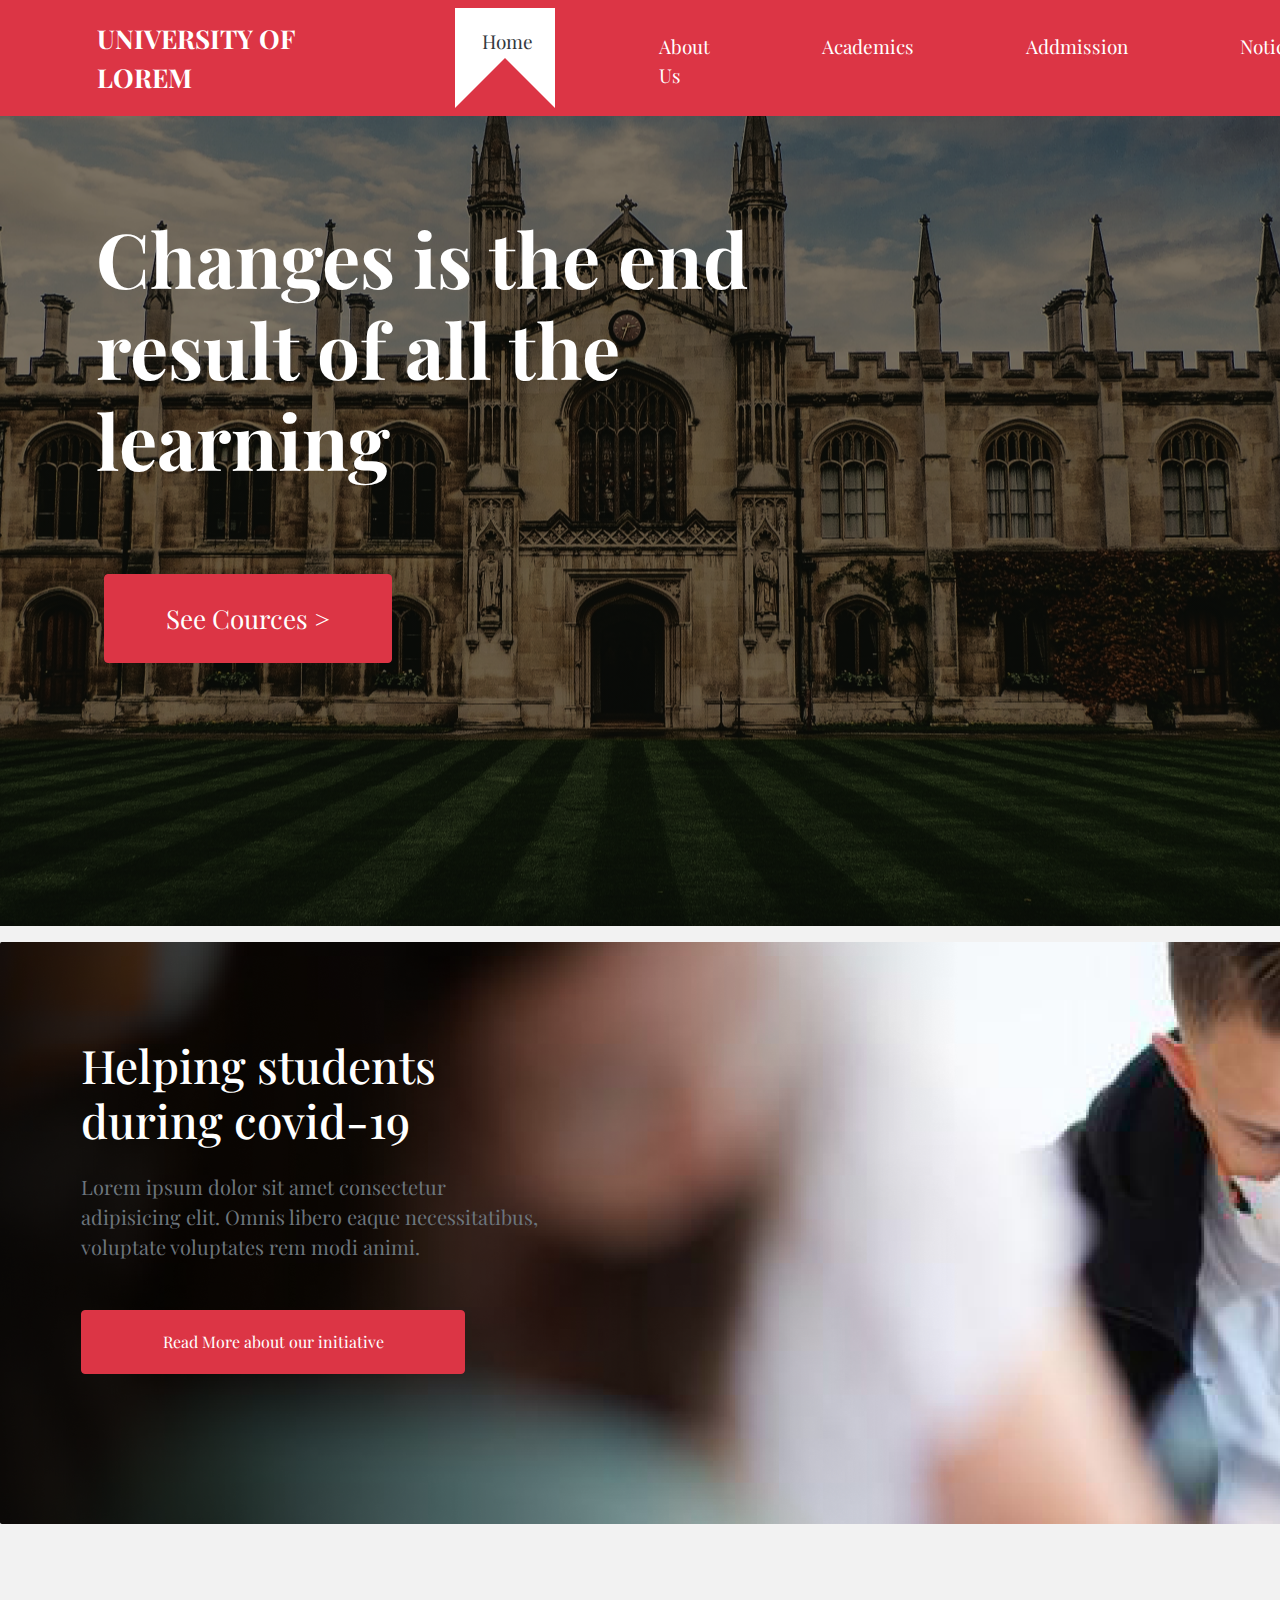
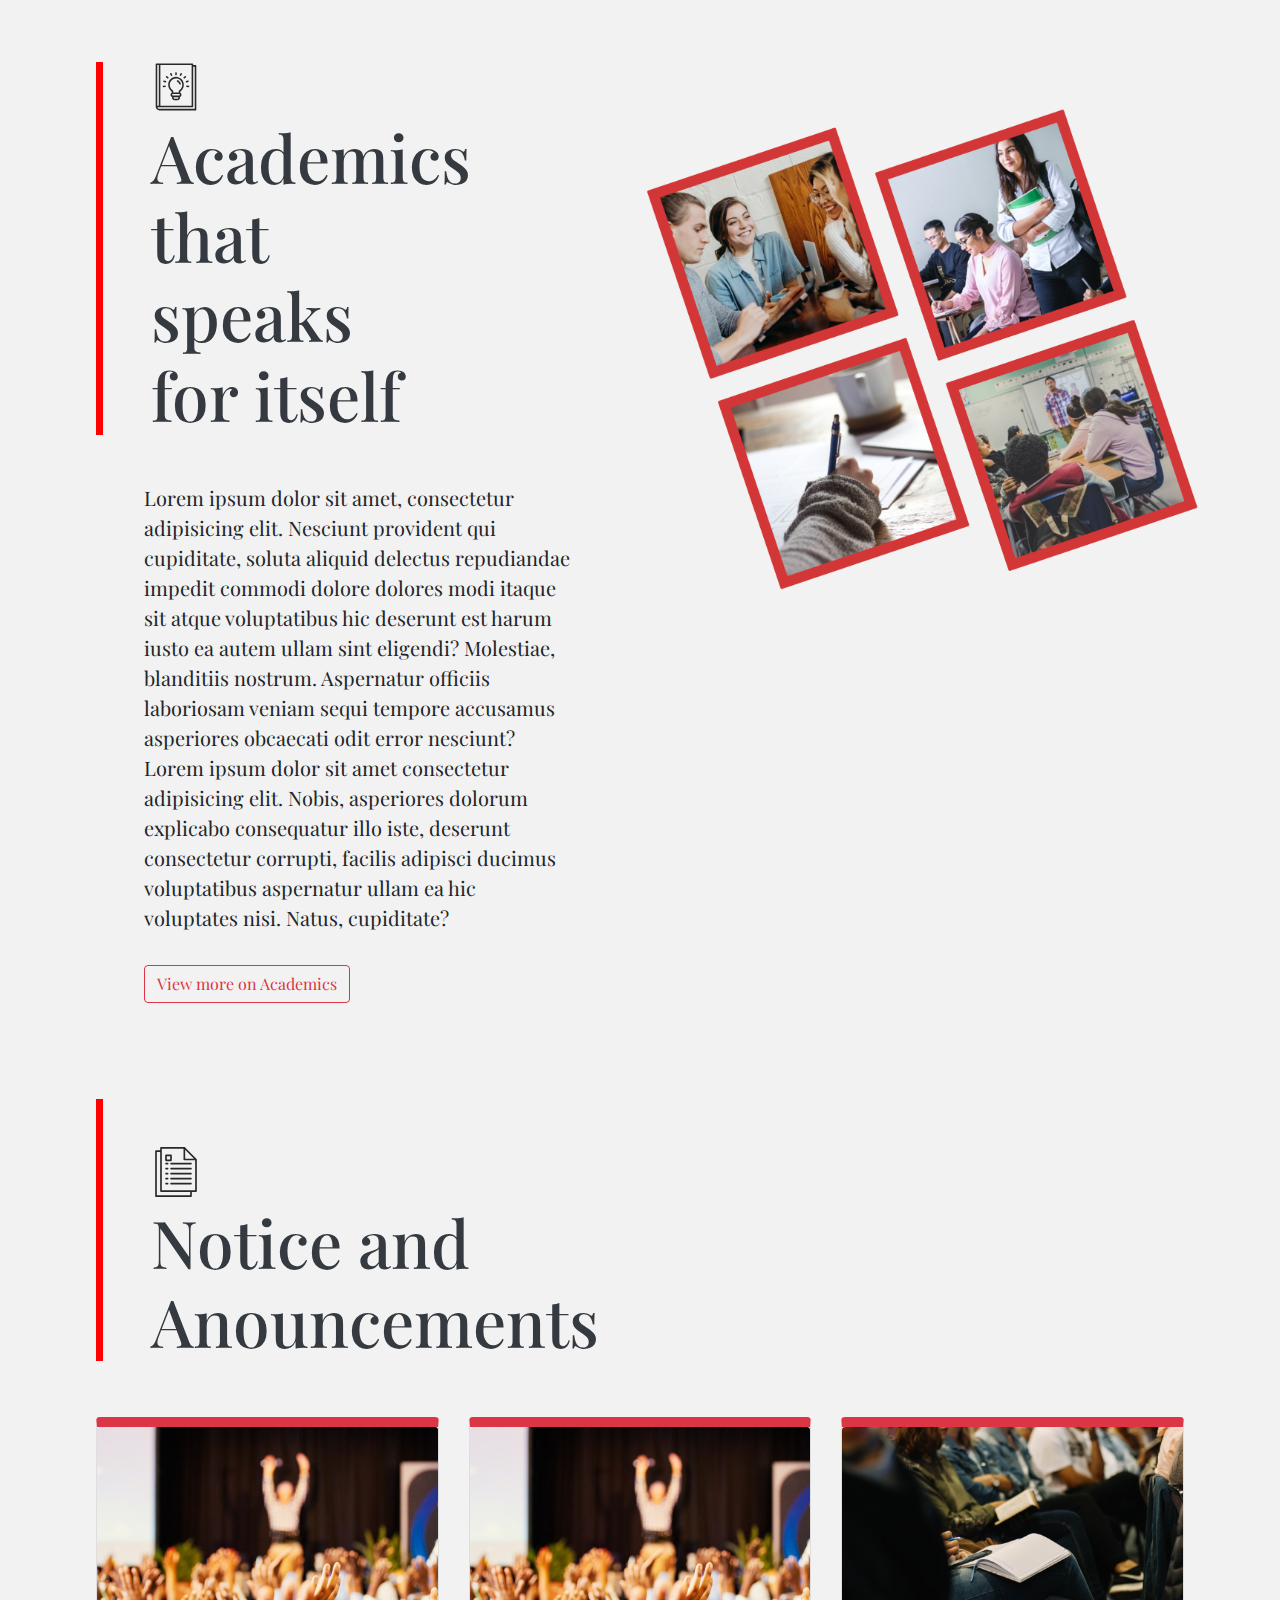
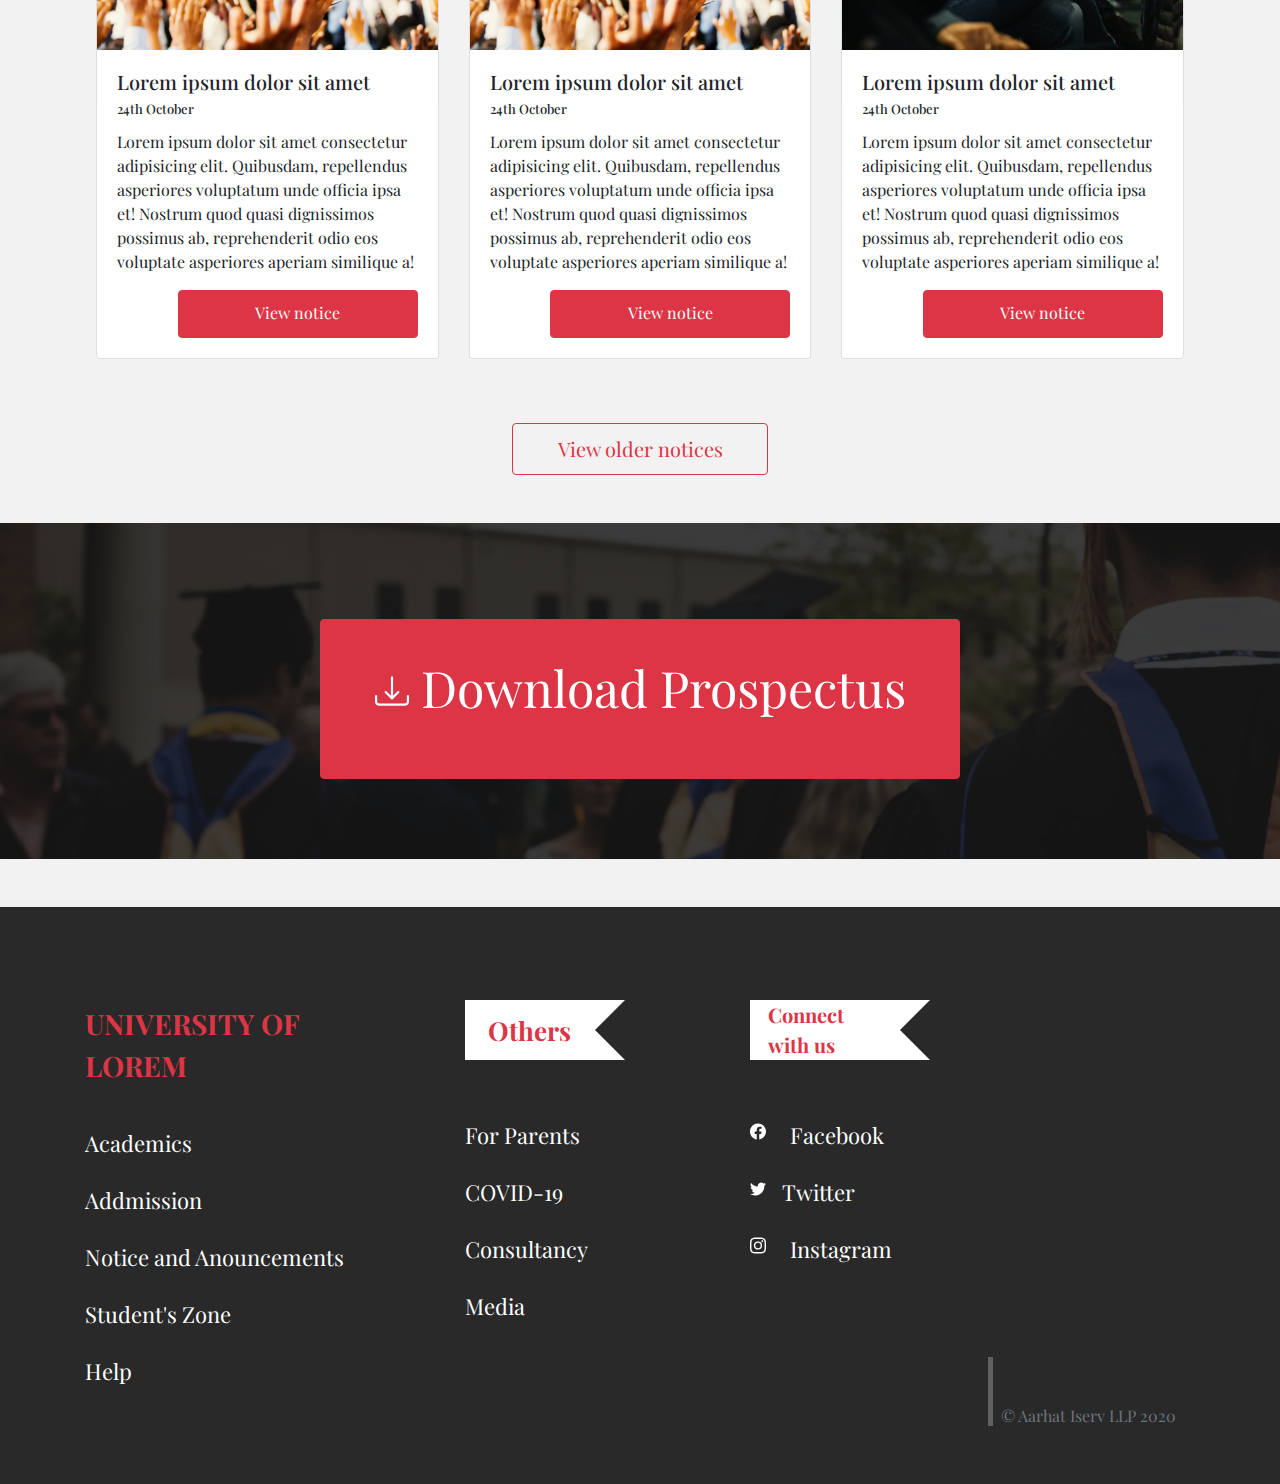
==== commit f0c99ea6: "updated file" ====
--- a/index.html
+++ b/index.html
@@ -25,7 +25,7 @@
       <div class="row ml-5 pl-5 ">
         <h1 class="title text-white">UNIVERSITY OF <br />LOREM</h1>
         <nav class="navbar navbar-expand">
-          <ul class="navbar-nav ml-5">
+          <ul class="navbar-nav ml-5 nav-">
             <li class="nav-item ml-5">
               <a class="nav-link text-white navcontent" href="#">Home</a>
             </li>
@@ -45,6 +45,10 @@
               <a class="nav-link text-white navcontent" href="#">Students's zone</a>
             </li>
           </ul>
+          <button class="nav__toggle" onclick="openMenu()"><svg xmlns="http://www.w3.org/2000/svg" fill="none" viewBox="0 0 24 24" stroke-width="1.5" stroke="currentColor" class="w-6 h-6"  >
+            <path stroke-linecap="round" stroke-linejoin="round" d="M3.75 6.75h16.5M3.75 12h16.5m-16.5 5.25h16.5" />
+          </svg>
+          </button>
         </nav>
       </div>
     </section> -->
@@ -58,7 +62,7 @@
                 href="#"
                 >UNIVERSITY OF <br />LOREM</a
               >
-              <button
+              <!-- <button
                 class="navbar-toggler pl-5 ml-5"
                 style="border: none"
                 type="button"
@@ -69,9 +73,9 @@
                 aria-label="Toggle navigation"
               >
                 <span class="navbar-toggler-icon"></span>
-              </button>
+              </button> -->
               <div class="collapse navbar-collapse" id="navbarSupportedContent">
-                <ul class="navbar-nav mr-auto ml-5 pl-5>           
+                <ul class="navbar-nav mr-auto ml-5 pl-5 nav_ul" id="nav_ul_list">           
                     <li class="nav-item ml-5">
                       <div class="designer3">
                         <div class="main5"></div>
@@ -79,8 +83,7 @@
                       <a class="nav-link text-dark navcontent" style="position:absolute; transform: rotate(-90deg); top: 25%;" href="#">Home </a>
                     </div>    
                     </li>
-                
-                 
+
                   <li class="nav-item ml-5 pl-5 mt-3">
                     <a
                       class="nav-link text-white navcontent"
@@ -118,10 +121,10 @@
                   </li>
                 </ul>
               </div>
-              <!-- <button class="nav__toggle" onclick="openMenu()"><svg xmlns="http://www.w3.org/2000/svg" fill="none" viewBox="0 0 24 24" stroke-width="1.5" stroke="currentColor" class="w-6 h-6"  >
+              <button class="nav__toggle" onclick="openMenu()"><svg xmlns="http://www.w3.org/2000/svg" fill="none" viewBox="0 0 24 24" stroke-width="1.5" stroke="currentColor" class="w-6 h-6"  >
                 <path stroke-linecap="round" stroke-linejoin="round" d="M3.75 6.75h16.5M3.75 12h16.5m-16.5 5.25h16.5" />
               </svg>
-              </button> -->
+              </button>
             </nav>
           </div>
         </div>
@@ -349,75 +352,7 @@
           </div>
         </div>
       </section>
-
-      <!-- <section class="container-fluid mt-5 pt-5">
-        <div class="row ml-5 pl-5">
-          <div class="col-sm-10 col-md-12 col-lg-1">
-            <div class="svg">
-              <svg
-                class="mt-5 ml-5"
-                width="50"
-                height="50"
-                viewBox="0 0 50 50"
-                fill="none"
-                xmlns="http://www.w3.org/2000/svg"
-              >
-                <path
-                  d="M16.6667 35.8333H15.0001C14.5398 35.8333 14.1667 36.2064 14.1667 36.6666C14.1667 37.1268 14.5398 37.4999 15.0001 37.4999H16.6667C17.1269 37.4999 17.5001 37.1268 17.5001 36.6666C17.5001 36.2064 17.1269 35.8333 16.6667 35.8333Z"
-                  fill="#292929"
-                />
-                <path
-                  d="M40.0001 35.8333H20.0001C19.5399 35.8333 19.1667 36.2064 19.1667 36.6666C19.1667 37.1268 19.5399 37.4999 20.0001 37.4999H40.0001C40.4603 37.4999 40.8334 37.1268 40.8334 36.6666C40.8334 36.2064 40.4603 35.8333 40.0001 35.8333Z"
-                  fill="#292929"
-                />
-                <path
-                  d="M16.6667 30.8333H15.0001C14.5398 30.8333 14.1667 31.2064 14.1667 31.6666C14.1667 32.1268 14.5398 32.4999 15.0001 32.4999H16.6667C17.1269 32.4999 17.5001 32.1268 17.5001 31.6666C17.5001 31.2064 17.1269 30.8333 16.6667 30.8333Z"
-                  fill="#292929"
-                />
-                <path
-                  d="M40.0001 30.8333H20.0001C19.5399 30.8333 19.1667 31.2064 19.1667 31.6666C19.1667 32.1268 19.5399 32.4999 20.0001 32.4999H40.0001C40.4603 32.4999 40.8334 32.1268 40.8334 31.6666C40.8334 31.2064 40.4603 30.8333 40.0001 30.8333Z"
-                  fill="#292929"
-                />
-                <path
-                  d="M16.6667 25.8333H15.0001C14.5398 25.8333 14.1667 26.2064 14.1667 26.6666C14.1667 27.1268 14.5398 27.4999 15.0001 27.4999H16.6667C17.1269 27.4999 17.5001 27.1268 17.5001 26.6666C17.5001 26.2064 17.1269 25.8333 16.6667 25.8333Z"
-                  fill="#292929"
-                />
-                <path
-                  d="M40.0001 25.8333H20.0001C19.5399 25.8333 19.1667 26.2064 19.1667 26.6666C19.1667 27.1268 19.5399 27.4999 20.0001 27.4999H40.0001C40.4603 27.4999 40.8334 27.1268 40.8334 26.6666C40.8334 26.2064 40.4603 25.8333 40.0001 25.8333Z"
-                  fill="#292929"
-                />
-                <path
-                  d="M16.6667 20.8333H15.0001C14.5398 20.8333 14.1667 21.2064 14.1667 21.6666C14.1667 22.1268 14.5398 22.4999 15.0001 22.4999H16.6667C17.1269 22.4999 17.5001 22.1268 17.5001 21.6666C17.5001 21.2064 17.1269 20.8333 16.6667 20.8333Z"
-                  fill="#292929"
-                />
-                <path
-                  d="M40.0001 20.8333H20.0001C19.5399 20.8333 19.1667 21.2064 19.1667 21.6666C19.1667 22.1268 19.5399 22.4999 20.0001 22.4999H40.0001C40.4603 22.4999 40.8334 22.1268 40.8334 21.6666C40.8334 21.2064 40.4603 20.8333 40.0001 20.8333Z"
-                  fill="#292929"
-                />
-                <path
-                  d="M16.6667 15.8333H15.0001C14.5398 15.8333 14.1667 16.2064 14.1667 16.6666C14.1667 17.1268 14.5398 17.4999 15.0001 17.4999H16.6667C17.1269 17.4999 17.5001 17.1268 17.5001 16.6666C17.5001 16.2064 17.1269 15.8333 16.6667 15.8333Z"
-                  fill="#292929"
-                />
-                <path
-                  d="M40.0001 15.8333H20.0001C19.5399 15.8333 19.1667 16.2064 19.1667 16.6666C19.1667 17.1268 19.5399 17.4999 20.0001 17.4999H40.0001C40.4603 17.4999 40.8334 17.1268 40.8334 16.6666C40.8334 16.2064 40.4603 15.8333 40.0001 15.8333Z"
-                  fill="#292929"
-                />
-                <path
-                  d="M45.8226 12.4475C45.8184 12.3745 45.8041 12.3024 45.7801 12.2333C45.7709 12.2067 45.7642 12.1808 45.7526 12.155C45.712 12.0644 45.6556 11.9817 45.5859 11.9108L33.9192 0.244167C33.8484 0.174479 33.7657 0.118021 33.6751 0.0775C33.6492 0.0658333 33.6234 0.0591667 33.5976 0.05C33.5279 0.0260417 33.4553 0.0114583 33.3817 0.00666667C33.3676 0.00916667 33.3517 0 33.3334 0H10.0001C9.53985 0 9.16673 0.373125 9.16673 0.833333V3.33333H5.00006C4.53985 3.33333 4.16673 3.70646 4.16673 4.16667V49.1667C4.16673 49.6269 4.53985 50 5.00006 50H40.0001C40.4603 50 40.8334 49.6269 40.8334 49.1667V45H45.0001C45.4603 45 45.8334 44.6269 45.8334 44.1667V12.5C45.8334 12.4817 45.8242 12.4658 45.8226 12.4475ZM34.1667 2.845L42.9884 11.6667H34.1667V2.845ZM39.1667 48.3333H5.83339V5H9.16673V44.1667C9.16673 44.6269 9.53985 45 10.0001 45H39.1667V48.3333ZM44.1667 43.3333H10.8334V1.66667H32.5001V12.5C32.5001 12.9602 32.8732 13.3333 33.3334 13.3333H44.1667V43.3333Z"
-                  fill="#292929"
-                />
-                <path
-                  d="M20.0001 7.5H15.0001C14.5399 7.5 14.1667 7.87312 14.1667 8.33333V13.3333C14.1667 13.7935 14.5399 14.1667 15.0001 14.1667H20.0001C20.4603 14.1667 20.8334 13.7935 20.8334 13.3333V8.33333C20.8334 7.87312 20.4603 7.5 20.0001 7.5ZM19.1667 12.5H15.8334V9.16667H19.1667V12.5Z"
-                  fill="#292929"
-                />
-              </svg>
-              <h1 class="big__content text-dark ml-5">
-                Notice and Anouncements
-              </h1>
-            </div>
-          </div>
-        </div>
-      </section> -->
+      
       <section class="container-fluid mt-lg-5 pt-lg-5 ml-lg-5 pl-lg-5">
         <div class="row">
           <div class="col-sm-10 col-md-12 col-lg-7">
@@ -492,7 +427,7 @@
           <div class="col-md-12 col-sm-12 col-lg-4 mb-3 col">
             <div class="card card-border">
               <img
-                src="http://127.0.0.1:5500/photos/Rectangle%2015-2.png"
+                src="./photos/Rectangle 15.png"
                 class="card-img-top"
                 alt=""
               />
@@ -552,7 +487,7 @@
           <div class="col-md-12 col-lg-4 col-sm-12 col mb-3">
             <div class="card card-border">
               <img
-                src="http://127.0.0.1:5500/photos/Rectangle%2015-2.png"
+                src="./photos/Rectangle 15-2.png"
                 class="card-img-top"
                 alt=""
               />
@@ -616,32 +551,6 @@
           </div>
         </div>
       </section>
-      <!-- <section class=" landing3">
-        <div class="container-fluid mt-lg-5 pt-lg-5">
-          <div class="row justify-content-center mt-lg-5 pt-md-5 py-md-5 pt-sm-5">
-            <div class="button3">
-              <a href="!#" class="btn btn-danger "
-              ><svg
-                xmlns="http://www.w3.org/2000/svg"
-                width="30"
-                height="34"
-                fill="currentColor"
-                class="bi bi-download"
-                viewBox="0 0 16 16"
-              >
-                <path
-                  d="M.5 9.9a.5.5 0 0 1 .5.5v2.5a1 1 0 0 0 1 1h12a1 1 0 0 0 1-1v-2.5a.5.5 0 0 1 1 0v2.5a2 2 0 0 1-2 2H2a2 2 0 0 1-2-2v-2.5a.5.5 0 0 1 .5-.5"
-                />
-                <path
-                  d="M7.646 11.854a.5.5 0 0 0 .708 0l3-3a.5.5 0 0 0-.708-.708L8.5 10.293V1.5a.5.5 0 0 0-1 0v8.793L5.354 8.146a.5.5 0 1 0-.708.708z"
-                />
-              </svg>
-              Download Prospectus</a
-            >
-            </div>
-          </div>
-        </div>
-      </section> -->
 
       <section class="footer pt-5 mt-5 landing4">
         <div class="container">
@@ -768,7 +677,7 @@
                 class="pt-5 text-secondary"
                 style="border-left: 5px solid #5f5f5f"
               >
-                <a class="px-5" style="font-size: 26px"
+                <a class="px-2"
                   >&copy; Aarhat Iserv LLP 2020</a
                 ></span
               >
@@ -777,5 +686,6 @@
         </div>
       </section>
     </div>
+    <script src="script.js"></script>
   </body>
 </html>
--- a/style.css
+++ b/style.css
@@ -12,6 +12,7 @@
 .navcontent{
     font-size: 19px;
 }
+
 
 .designer3{
     height:100px;
@@ -42,6 +43,11 @@
     transform: rotate(-45deg);
 }
 
+   .nav__toggle{
+        width: 1rem;
+        display: none;
+    }
+
 
 .landing{
     background: linear-gradient(rgb(0,0,0,0.5), rgb(0,0,0,0.5)), url("./photos/Rectangle 6.png");
@@ -375,10 +381,6 @@
 .sub_footer{
     background: #292929;
 }
-
-
-
- 
 
 .design{
     top: 10%;
@@ -439,4 +441,15 @@
     color: #DC3545;
     font-size: 20px;
     font-weight: bold;
-}+}
+
+.copy{
+    font-size: 26px
+}
+@media (max-width:575px){
+    .copy{
+        font-size: 16px;
+    }
+}
+
+
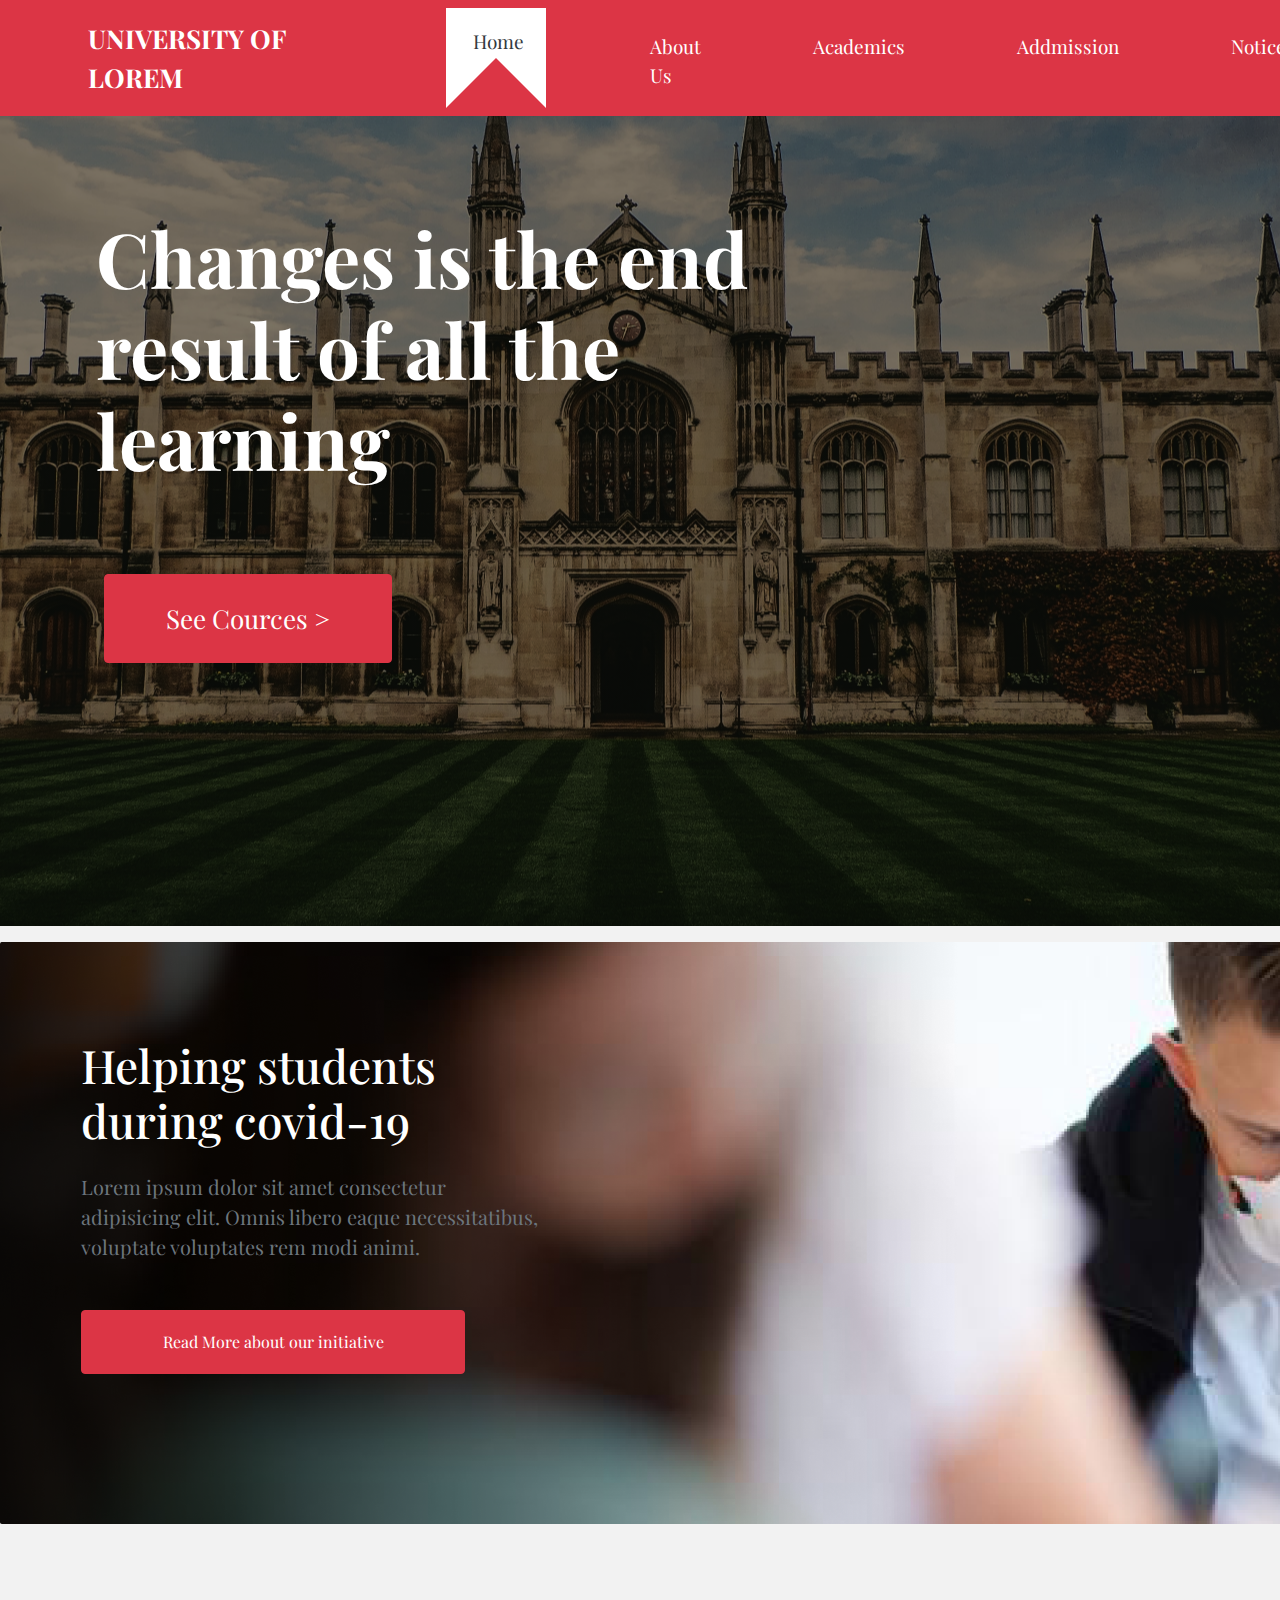
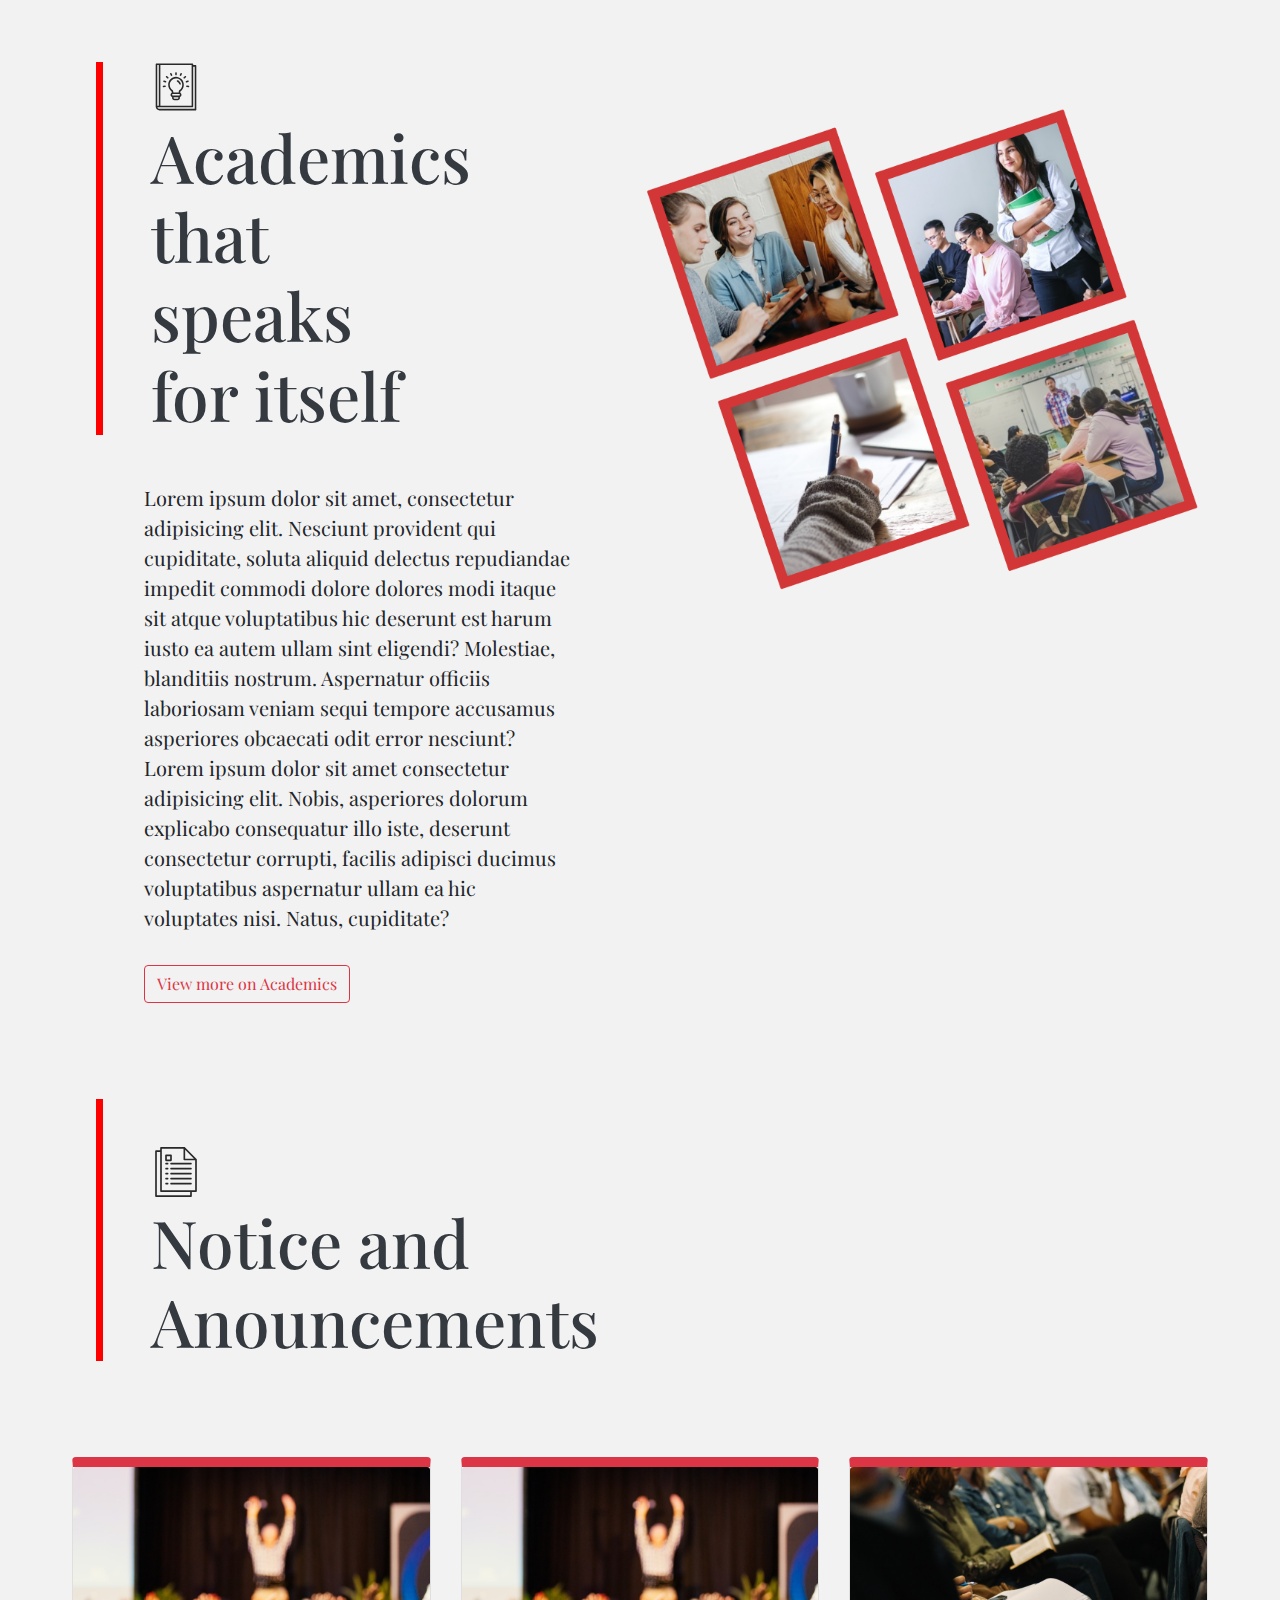
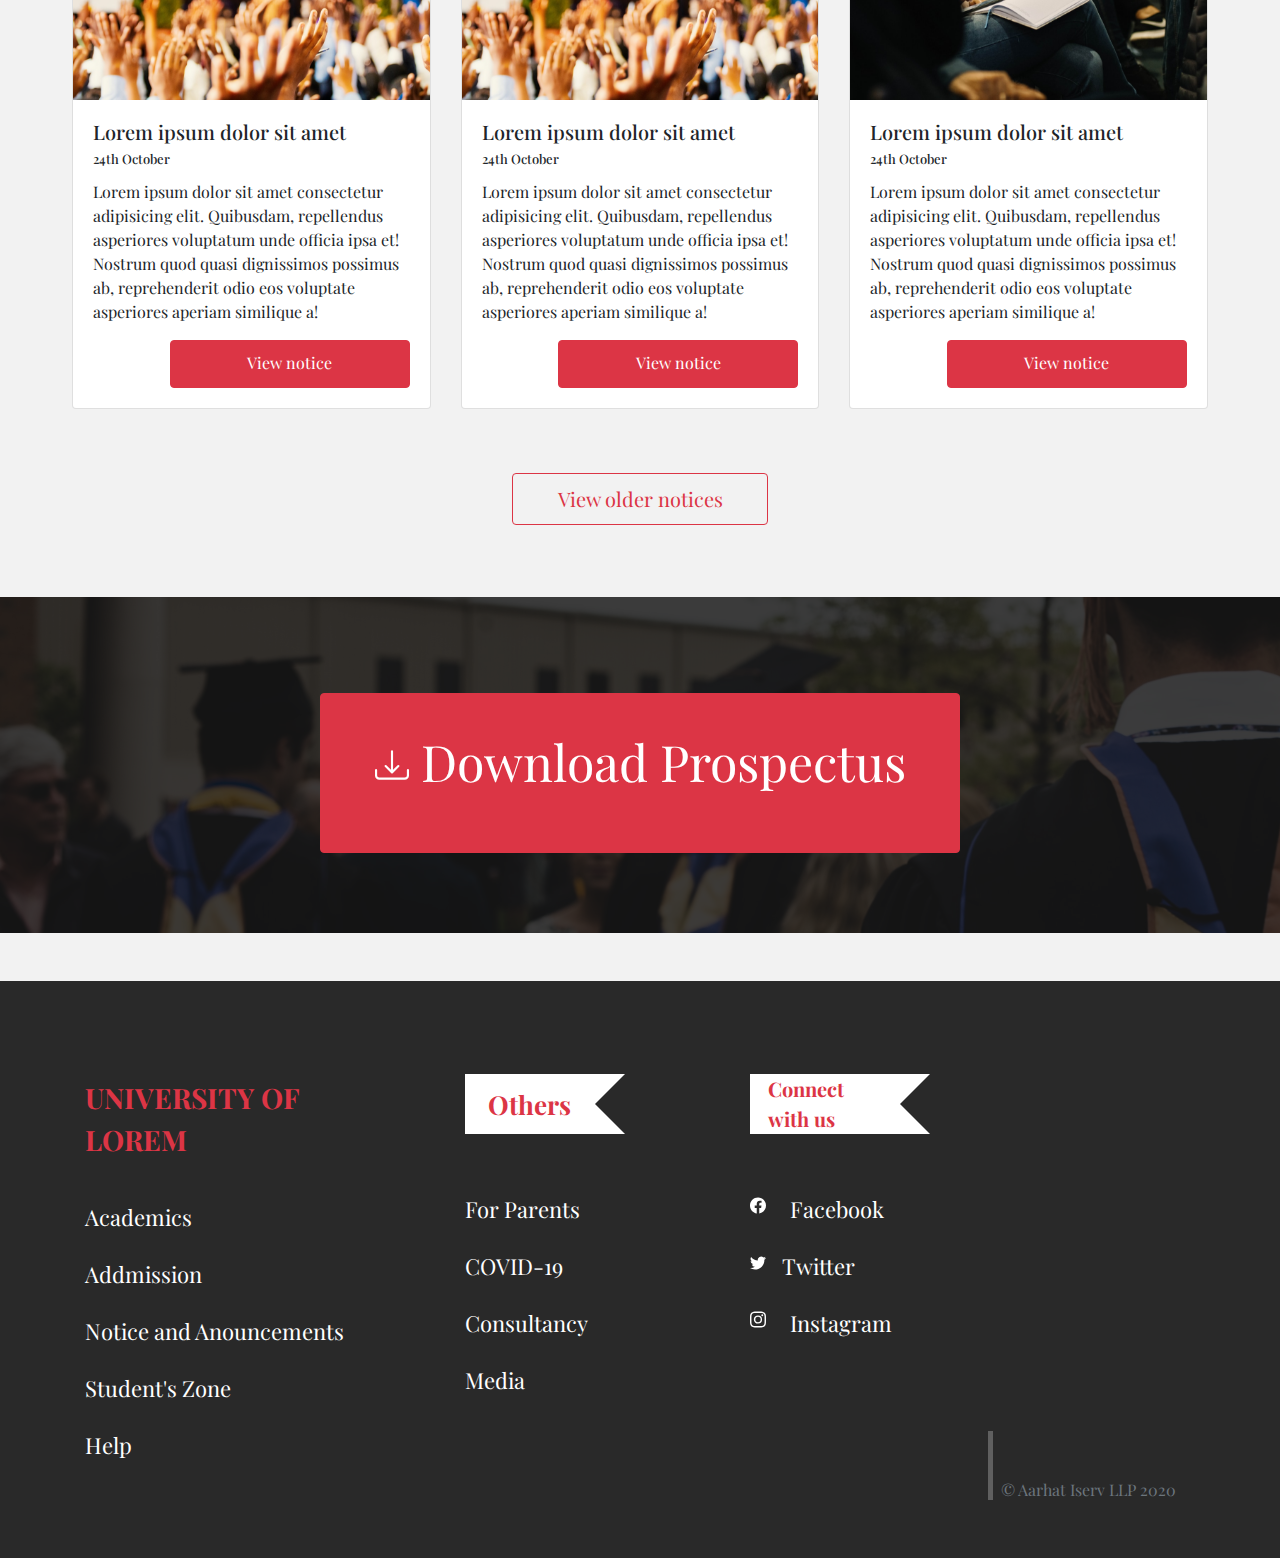
==== commit 88263f60: "updated flie" ====
--- a/index.html
+++ b/index.html
@@ -21,62 +21,25 @@
   </head>
   <body>
     <div class="content_wrap" style="overflow: hidden">
-      <!-- <section class="container-fluid bg-danger p-3">
-      <div class="row ml-5 pl-5 ">
-        <h1 class="title text-white">UNIVERSITY OF <br />LOREM</h1>
-        <nav class="navbar navbar-expand">
-          <ul class="navbar-nav ml-5 nav-">
-            <li class="nav-item ml-5">
-              <a class="nav-link text-white navcontent" href="#">Home</a>
-            </li>
-            <li class="nav-item ml-5">
-              <a class="nav-link text-white navcontent" href="#">About Us </a>
-            </li>
-            <li class="nav-item ml-5">
-              <a class="nav-link text-white navcontent" href="#">Academics</a>
-            </li>
-            <li class="nav-item ml-5">
-              <a class="nav-link text-white navcontent" href="#">Addmission</a>
-            </li>
-            <li class="nav-item ml-5">
-              <a class="nav-link text-white navcontent" href="#">Notice</a>
-            </li>
-            <li class="nav-item ml-5">
-              <a class="nav-link text-white navcontent" href="#">Students's zone</a>
-            </li>
-          </ul>
-          <button class="nav__toggle" onclick="openMenu()"><svg xmlns="http://www.w3.org/2000/svg" fill="none" viewBox="0 0 24 24" stroke-width="1.5" stroke="currentColor" class="w-6 h-6"  >
-            <path stroke-linecap="round" stroke-linejoin="round" d="M3.75 6.75h16.5M3.75 12h16.5m-16.5 5.25h16.5" />
-          </svg>
-          </button>
-        </nav>
-      </div>
-    </section> -->
-      <section class="navtabs bg-danger">
-        <div class="container-fluid px-lg-5 ml-lg-5">
-          <div class="row">
-            <nav class="navbar navbar-expand-xl navbar-light">
+
+      <nav class="navbar navbar-expand-xl bg-danger navbar-dark ">
               <a
-                class="navbar-brand text-white"
+                class="navbar-brand text-white  ml-xl-5 pl-xl-4"
                 style="font-size: 26px; font-weight: bolder"
                 href="#"
                 >UNIVERSITY OF <br />LOREM</a
               >
-              <!-- <button
-                class="navbar-toggler pl-5 ml-5"
-                style="border: none"
-                type="button"
-                data-toggle="collapse"
-                data-target="#navbarSupportedContent"
-                aria-controls="navbarSupportedContent"
-                aria-expanded="false"
-                aria-label="Toggle navigation"
-              >
-                <span class="navbar-toggler-icon"></span>
-              </button> -->
-              <div class="collapse navbar-collapse" id="navbarSupportedContent">
-                <ul class="navbar-nav mr-auto ml-5 pl-5 nav_ul" id="nav_ul_list">           
-                    <li class="nav-item ml-5">
+              <button
+              class="navbar-toggler"
+              type="button"
+              data-toggle="collapse"
+              data-target="#collapsibleNavbar"
+            >
+              <span class="navbar-toggler-icon"></span>
+            </button>
+              <div class="collapse navbar-collapse" id="collapsibleNavbar">
+                <ul class="navbar-nav ml-xl-5 pl-xl-5">           
+                    <li class="nav-item ml-xl-5">
                       <div class="designer3">
                         <div class="main5"></div>
                         <div class="main6"></div>
@@ -84,35 +47,35 @@
                     </div>    
                     </li>
 
-                  <li class="nav-item ml-5 pl-5 mt-3">
+                  <li class="nav-item ml-xl-5 pl-xl-5 mt-3">
                     <a
                       class="nav-link text-white navcontent"
                       href="./about/about.html"
                       >About Us</a
                     >
                   </li>
-                  <li class="nav-item ml-5 pl-5 mt-3">
+                  <li class="nav-item ml-xl-5 pl-xl-5 mt-3">
                     <a
                       class="nav-link text-white navcontent"
                       href="./academics/academics.html"
                       >Academics</a
                     >
                   </li>
-                  <li class="nav-item ml-5 pl-5 mt-3">
+                  <li class="nav-item ml-xl-5 pl-xl-5 mt-3">
                     <a
                       class="nav-link text-white navcontent"
                       href="./admission/admission.html"
                       >Addmission</a
                     >
                   </li>
-                  <li class="nav-item ml-5 pl-5 mt-3">
+                  <li class="nav-item ml-xl-5 pl-xl-5 mt-3">
                     <a
                       class="nav-link text-white navcontent"
                       href="./admission/admission.html"
                       >Notice</a
                     >
                   </li>
-                  <li class="nav-item ml-5 pl-5 mt-3">
+                  <li class="nav-item ml-xl-5 pl-xl-5 mt-3">
                     <a
                       class="nav-link text-white navcontent"
                       href="./student/student.html"
@@ -121,14 +84,7 @@
                   </li>
                 </ul>
               </div>
-              <button class="nav__toggle" onclick="openMenu()"><svg xmlns="http://www.w3.org/2000/svg" fill="none" viewBox="0 0 24 24" stroke-width="1.5" stroke="currentColor" class="w-6 h-6"  >
-                <path stroke-linecap="round" stroke-linejoin="round" d="M3.75 6.75h16.5M3.75 12h16.5m-16.5 5.25h16.5" />
-              </svg>
-              </button>
             </nav>
-          </div>
-        </div>
-      </section>
 
       <section class="landing">
         <div class=" container-fluid ml-lg-5 pl-lg-5 "> 
@@ -422,8 +378,8 @@
         </div>
       </section>
 
-      <section class="container-fluid pl-5 px-5 mt-5 ">
-        <div class="row pl-5 pr-5">
+      <section class="container-fluid mt-3 p-4">
+        <div class="row pl-md-5 pr-md-5 pl-lg-5 pt-lg-5">
           <div class="col-md-12 col-sm-12 col-lg-4 mb-3 col">
             <div class="card card-border">
               <img
@@ -564,16 +520,16 @@
               </div>
               <ul class="pt-3 list-unstyled mt-3">
                 <li class="pt-2 mb-3" style="font-size: 22px">
-                  <a class="text-white" href="#">Academics</a>
-                </li>
-                <li class="pt-2 mb-3" style="font-size: 22px">
-                  <a class="text-white" href="#">Addmission</a>
-                </li>
-                <li class="pt-2 mb-3" style="font-size: 22px">
-                  <a class="text-white" href="#">Notice and Anouncements</a>
-                </li>
-                <li class="pt-2 mb-3" style="font-size: 22px">
-                  <a class="text-white" href="#">Student's Zone</a>
+                  <a class="text-white" href="./academics/academics.html">Academics</a>
+                </li>
+                <li class="pt-2 mb-3" style="font-size: 22px">
+                  <a class="text-white" href="./admission/admission.html">Addmission</a>
+                </li>
+                <li class="pt-2 mb-3" style="font-size: 22px">
+                  <a class="text-white" href="./notice/notice.html">Notice and Anouncements</a>
+                </li>
+                <li class="pt-2 mb-3" style="font-size: 22px">
+                  <a class="text-white" href="./student/student.html">Student's Zone</a>
                 </li>
                 <li class="pt-2" style="font-size: 22px">
                   <a class="text-white" href="#">Help</a>
@@ -686,6 +642,8 @@
         </div>
       </section>
     </div>
-    <script src="script.js"></script>
+    <script src="https://cdn.jsdelivr.net/npm/jquery@3.7.1/dist/jquery.slim.min.js"></script>
+  <script src="https://cdn.jsdelivr.net/npm/popper.js@1.16.1/dist/umd/popper.min.js"></script>
+  <script src="https://cdn.jsdelivr.net/npm/bootstrap@4.6.2/dist/js/bootstrap.bundle.min.js"></script>
   </body>
 </html>
--- a/style.css
+++ b/style.css
@@ -223,7 +223,7 @@
         width: 100%;
     }
     .photo{
-        width: 35rem;
+        width: 30rem;
     }
 }
 @media(min-width:575px){
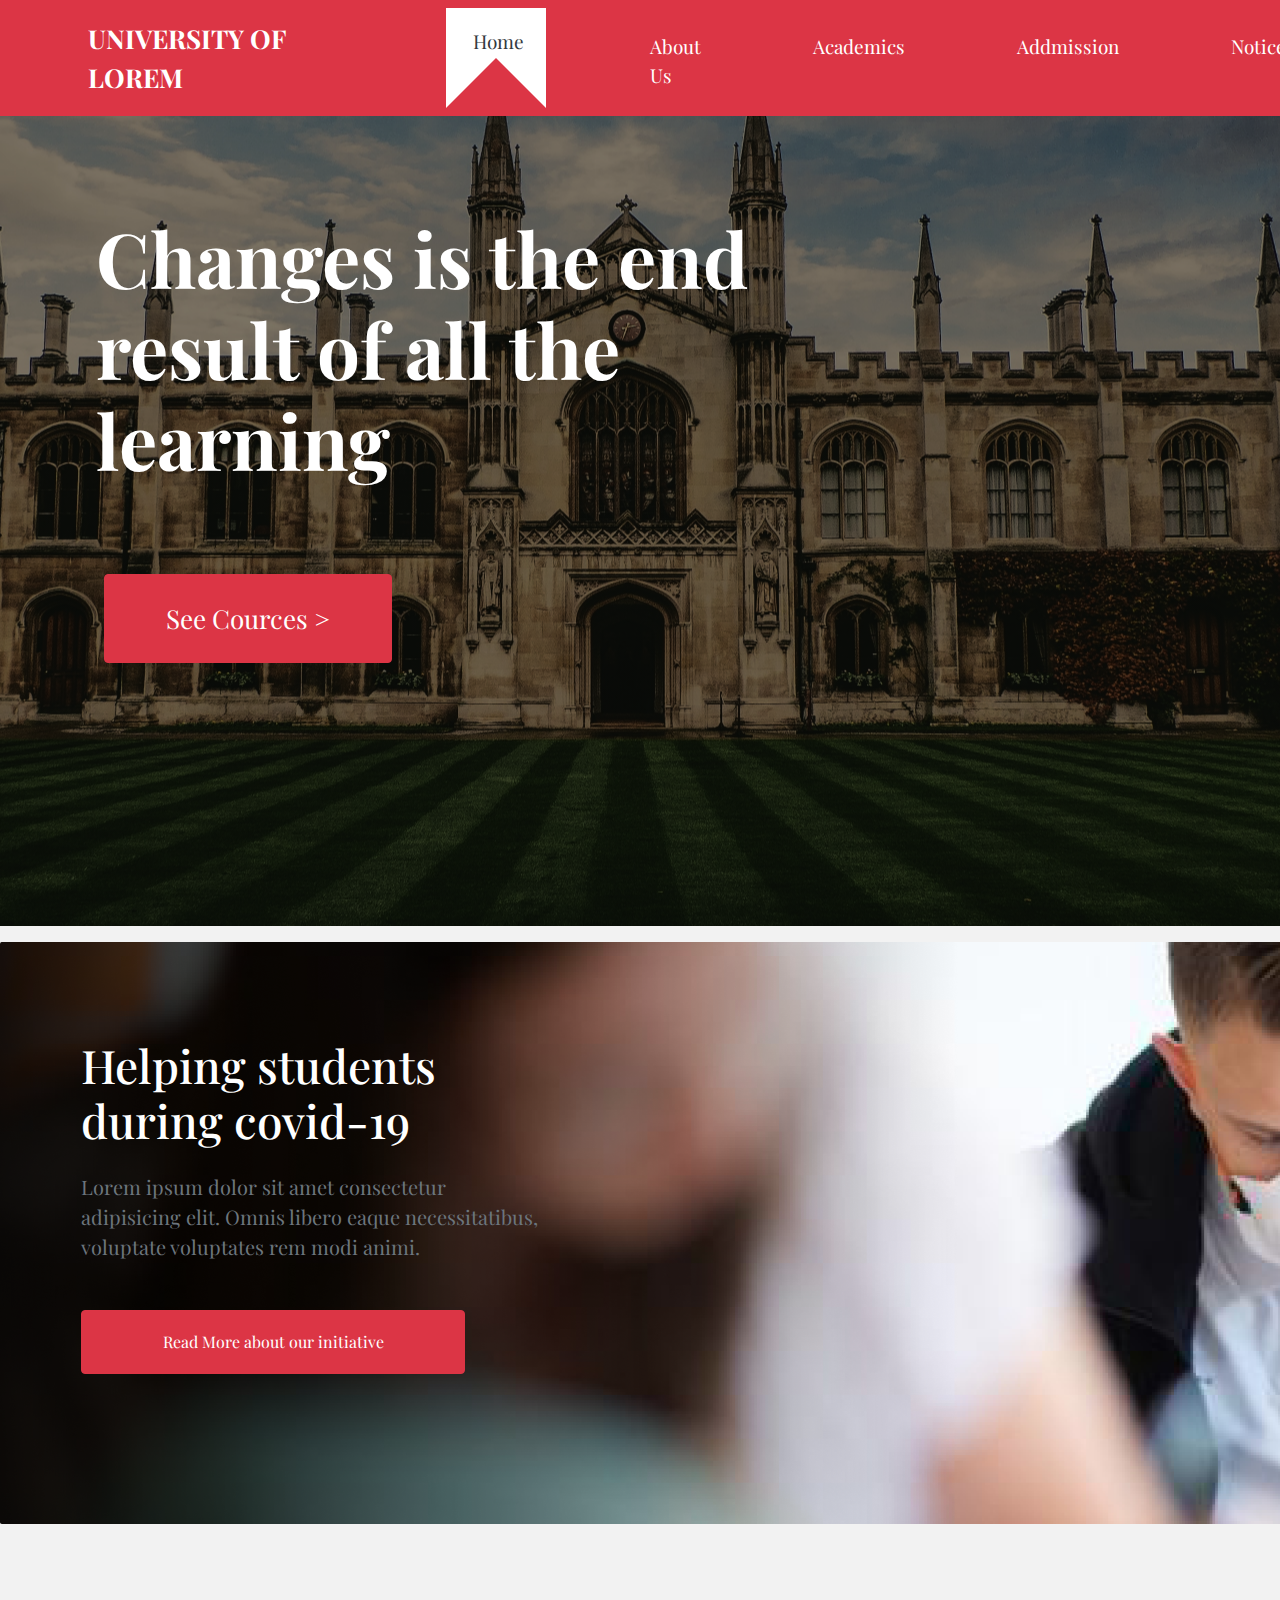
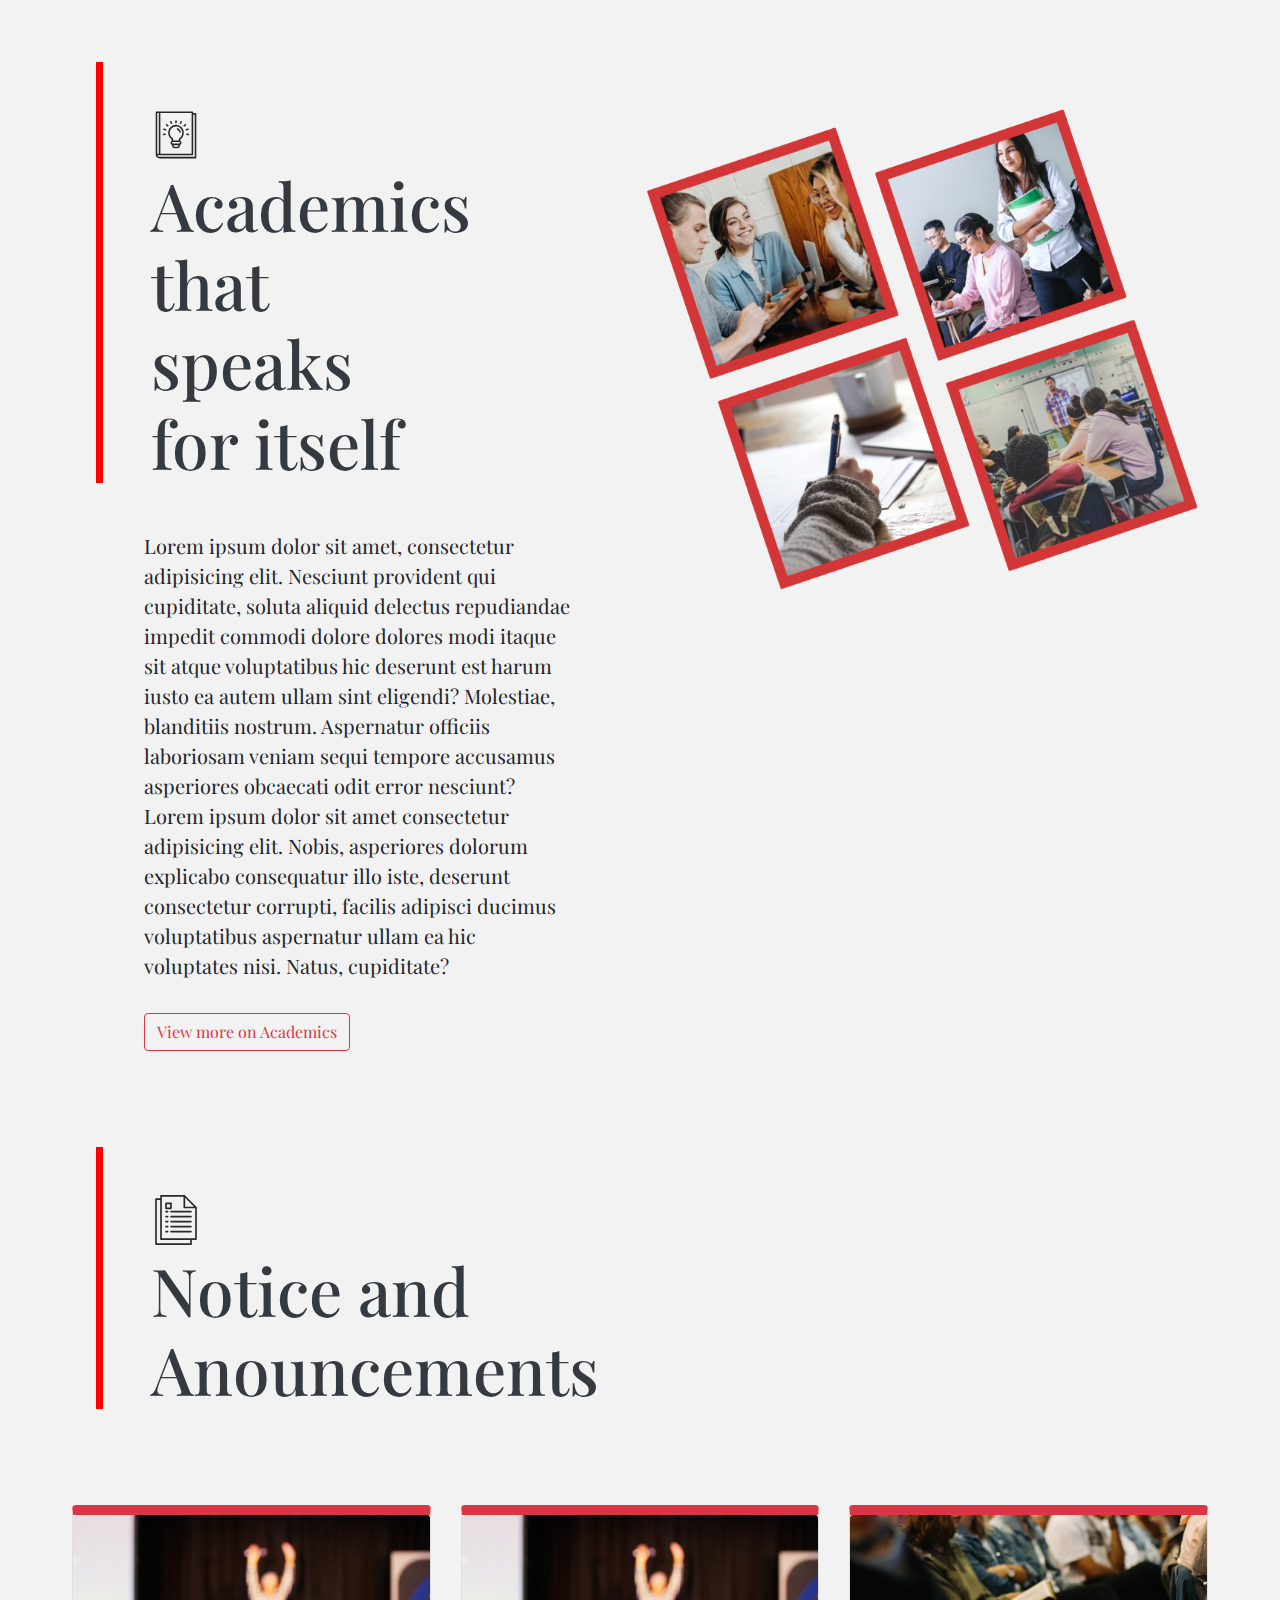
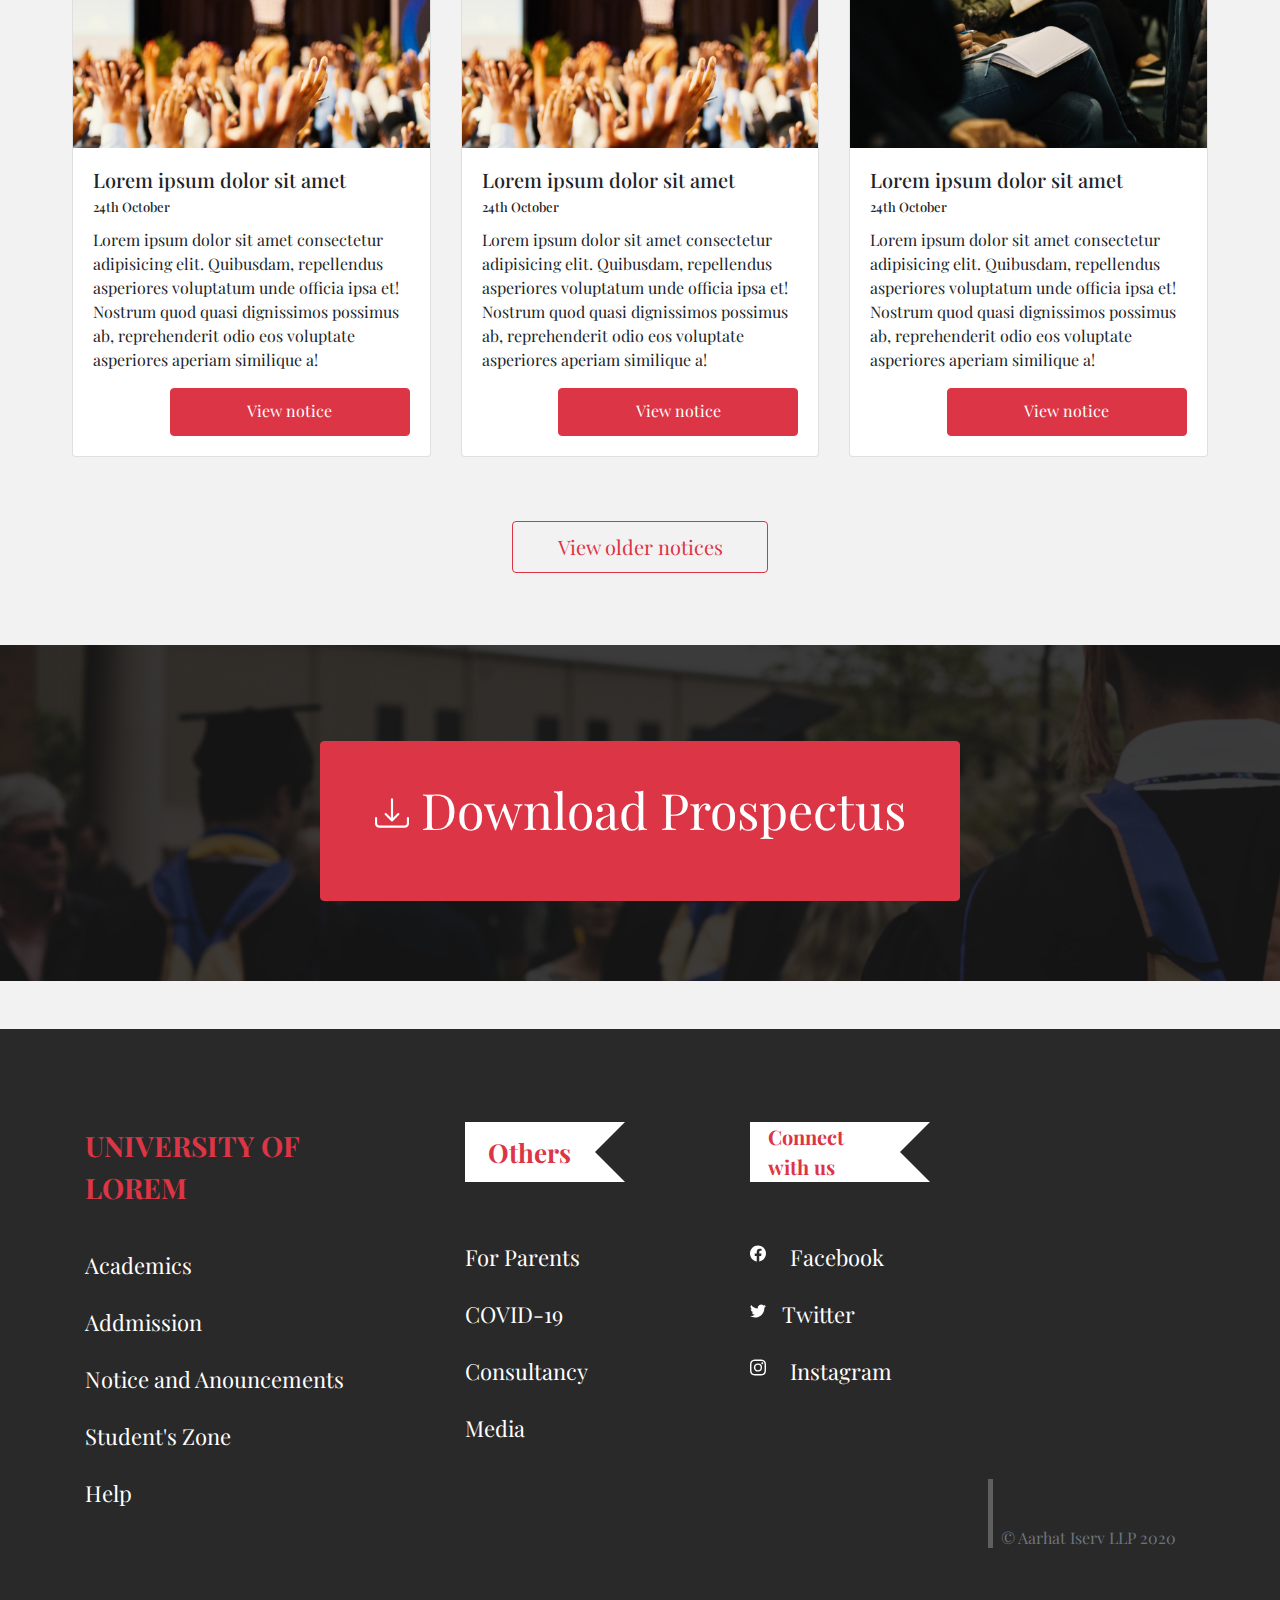
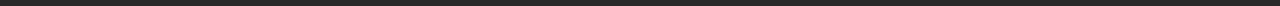
==== commit dc6c7143: "updated files" ====
--- a/index.html
+++ b/index.html
@@ -126,103 +126,12 @@
         </div>
       </section>
 
-      <!-- <section class="container-fluid">
-        <div class="row ml-5 pl-5 mr-5 pr-5">
-          <div class="col md-6 col col-lg-6 col-xl-6">
-            <div class="svg">
-              <svg
-                class="ml-5"
-                width="50"
-                height="50"
-                viewBox="0 0 50 50"
-                fill="none"
-                xmlns="http://www.w3.org/2000/svg"
-              >
-                <path
-                  d="M41.4062 1.56165H5.46875C5.26155 1.56165 5.06284 1.64396 4.91632 1.79047C4.76981 1.93698 4.6875 2.1357 4.6875 2.3429V44.5304C4.68866 45.566 5.10059 46.5589 5.8329 47.2912C6.56521 48.0236 7.55811 48.4355 8.59375 48.4366H44.5312C44.7384 48.4366 44.9372 48.3543 45.0837 48.2078C45.2302 48.0613 45.3125 47.8626 45.3125 47.6554V3.9054C45.3125 3.6982 45.2302 3.49948 45.0837 3.35297C44.9372 3.20646 44.7384 3.12415 44.5312 3.12415H42.1875V2.3429C42.1875 2.1357 42.1052 1.93698 41.9587 1.79047C41.8122 1.64396 41.6134 1.56165 41.4062 1.56165ZM9.375 3.12415H40.625V43.7491H9.375V3.12415ZM6.25 3.12415H7.8125V43.7491H6.25V3.12415ZM43.75 4.68665V46.8741H8.59375C8.10926 46.8735 7.63684 46.723 7.24128 46.4433C6.84571 46.1635 6.54639 45.7682 6.38437 45.3116H41.4062C41.6134 45.3116 41.8122 45.2293 41.9587 45.0828C42.1052 44.9363 42.1875 44.7376 42.1875 44.5304V4.68665H43.75Z"
-                  fill="#292929"
-                />
-                <path
-                  d="M29.4657 29.3953C30.4165 28.7054 31.206 27.8171 31.7796 26.792C32.3533 25.7669 32.6974 24.6293 32.7882 23.4581C32.8789 22.2869 32.7141 21.11 32.3052 20.0087C31.8963 18.9075 31.253 17.9082 30.4199 17.08C29.6945 16.356 28.831 15.7851 27.8808 15.401C26.9306 15.017 25.9129 14.8277 24.8882 14.8443C20.6336 14.905 17.1789 18.4973 17.1871 22.8521C17.1864 24.1303 17.4896 25.3904 18.0719 26.5284C18.6542 27.6663 19.4987 28.6494 20.5358 29.3966C20.589 29.4367 20.6319 29.4888 20.661 29.5487C20.6901 29.6085 20.7045 29.6745 20.7031 29.741V30.784C20.315 31.0078 19.9993 31.3381 19.7932 31.7359C19.5872 32.1337 19.4995 32.5822 19.5406 33.0283C19.5818 33.4744 19.7499 33.8993 20.0252 34.2527C20.3005 34.6062 20.6713 34.8732 21.0937 35.0223V35.9374C21.0945 36.5588 21.3416 37.1545 21.781 37.5939C22.2204 38.0333 22.8161 38.2805 23.4375 38.2812H26.5625C27.1839 38.2805 27.7796 38.0333 28.219 37.5939C28.6584 37.1545 28.9055 36.5588 28.9062 35.9374V35.0218C29.3287 34.8727 29.6995 34.6057 29.9748 34.2522C30.2501 33.8988 30.4182 33.4739 30.4593 33.0278C30.5005 32.5817 30.4128 32.1332 30.2068 31.7354C30.0007 31.3377 29.6849 31.0073 29.2969 30.7835V29.7409C29.2956 29.6741 29.3102 29.6079 29.3396 29.5478C29.3689 29.4877 29.4122 29.4354 29.4657 29.3953ZM18.75 22.8492C18.7434 19.3455 21.5071 16.4554 24.9109 16.4068C25.7283 16.3954 26.5397 16.5475 27.2975 16.8543C28.0552 17.161 28.744 17.6161 29.3233 18.1929C29.9941 18.8611 30.512 19.6668 30.8413 20.5545C31.1706 21.4422 31.3034 22.3907 31.2307 23.3347C31.1579 24.2787 30.8813 25.1957 30.4199 26.0225C29.9585 26.8492 29.3232 27.566 28.558 28.1236C28.3021 28.3083 28.0939 28.5514 27.9506 28.8327C27.8074 29.1139 27.7333 29.4253 27.7344 29.7409V30.4687H22.2656V29.741C22.2669 29.4257 22.193 29.1147 22.0501 28.8336C21.9071 28.5525 21.6992 28.3096 21.4436 28.1249C20.6085 27.5221 19.9287 26.7294 19.4604 25.8121C18.992 24.8948 18.7485 23.8792 18.75 22.8492ZM26.5625 36.7187H23.4375C23.2304 36.7184 23.0318 36.6361 22.8853 36.4896C22.7389 36.3431 22.6565 36.1446 22.6562 35.9374V35.1562H27.3437V35.9374C27.3435 36.1446 27.2611 36.3431 27.1147 36.4896C26.9682 36.6361 26.7696 36.7184 26.5625 36.7187ZM28.125 33.5937H21.875C21.6678 33.5937 21.4691 33.5114 21.3226 33.3649C21.1761 33.2183 21.0937 33.0196 21.0937 32.8124C21.0937 32.6052 21.1761 32.4065 21.3226 32.26C21.4691 32.1135 21.6678 32.0312 21.875 32.0312H28.125C28.3322 32.0312 28.5309 32.1135 28.6774 32.26C28.8239 32.4065 28.9062 32.6052 28.9062 32.8124C28.9062 33.0196 28.8239 33.2183 28.6774 33.3649C28.5309 33.5114 28.3322 33.5937 28.125 33.5937Z"
-                  fill="#292929"
-                />
-                <path
-                  d="M26.2667 19.7796C26.7579 19.9858 27.1962 20.3004 27.5486 20.7C27.9011 21.0995 28.1586 21.5736 28.3019 22.0867C28.3284 22.1868 28.3746 22.2806 28.4378 22.3627C28.501 22.4448 28.5798 22.5135 28.6698 22.5648C28.7597 22.6162 28.859 22.6491 28.9618 22.6617C29.0646 22.6743 29.1689 22.6664 29.2686 22.6383C29.3683 22.6102 29.4614 22.5626 29.5425 22.4983C29.6237 22.4339 29.6912 22.354 29.7412 22.2633C29.7912 22.1726 29.8226 22.0729 29.8337 21.9699C29.8448 21.8669 29.8353 21.7627 29.8058 21.6635C29.5974 20.922 29.224 20.2373 28.7135 19.6606C28.2031 19.084 27.5688 18.6302 26.8581 18.3334C26.7629 18.2934 26.6608 18.2726 26.5576 18.2723C26.4543 18.272 26.3521 18.2922 26.2567 18.3317C26.1613 18.3711 26.0747 18.4291 26.0018 18.5022C25.929 18.5754 25.8713 18.6622 25.8323 18.7578C25.7932 18.8533 25.7734 18.9557 25.7741 19.0589C25.7748 19.1621 25.796 19.2642 25.8363 19.3592C25.8767 19.4542 25.9355 19.5402 26.0094 19.6124C26.0832 19.6845 26.1706 19.7413 26.2665 19.7795L26.2667 19.7796Z"
-                  fill="#292929"
-                />
-                <path
-                  d="M25 13.2813C25.2072 13.2813 25.4059 13.1989 25.5524 13.0524C25.6989 12.9059 25.7812 12.7072 25.7812 12.5V10.9375C25.7812 10.7303 25.6989 10.5316 25.5524 10.3851C25.4059 10.2386 25.2072 10.1562 25 10.1562C24.7928 10.1562 24.5941 10.2386 24.4476 10.3851C24.3011 10.5316 24.2188 10.7303 24.2188 10.9375V12.5C24.2188 12.7072 24.3011 12.9059 24.4476 13.0524C24.5941 13.1989 24.7928 13.2813 25 13.2813Z"
-                  fill="#292929"
-                />
-                <path
-                  d="M19.7691 13.4639C19.8534 13.6532 20.0094 13.8012 20.2029 13.8755C20.3963 13.9497 20.6113 13.9441 20.8006 13.8598C20.9899 13.7755 21.138 13.6195 21.2122 13.4261C21.2865 13.2326 21.2809 13.0176 21.1966 12.8283L20.561 11.4009C20.5193 11.3071 20.4595 11.2226 20.3851 11.1519C20.3107 11.0813 20.2231 11.026 20.1273 10.9893C20.0315 10.9525 19.9294 10.935 19.8269 10.9376C19.7243 10.9403 19.6233 10.9632 19.5295 11.0049C19.4358 11.0467 19.3512 11.1064 19.2806 11.1809C19.21 11.2553 19.1547 11.3429 19.1179 11.4387C19.0812 11.5345 19.0636 11.6365 19.0663 11.7391C19.069 11.8417 19.0919 11.9427 19.1336 12.0364L19.7691 13.4639Z"
-                  fill="#292929"
-                />
-                <path
-                  d="M17.3261 15.2389L16.1648 14.1934C16.0891 14.122 15.9998 14.0664 15.9023 14.03C15.8047 13.9935 15.7009 13.977 15.5969 13.9812C15.4928 13.9855 15.3907 14.0105 15.2965 14.0548C15.2023 14.0992 15.1178 14.1618 15.0482 14.2392C14.9785 14.3166 14.9251 14.4072 14.8909 14.5055C14.8567 14.6039 14.8426 14.7081 14.8493 14.812C14.856 14.9159 14.8833 15.0174 14.9298 15.1106C14.9763 15.2038 15.0409 15.2867 15.1199 15.3545L16.2812 16.4001C16.4353 16.5375 16.6376 16.6082 16.8438 16.5968C17.05 16.5855 17.2433 16.4929 17.3814 16.3395C17.5196 16.186 17.5914 15.9841 17.5811 15.7779C17.5708 15.5716 17.4793 15.3779 17.3266 15.2389H17.3261Z"
-                  fill="#292929"
-                />
-                <path
-                  d="M14.7707 19.0152L13.2847 18.5324C13.088 18.4698 12.8746 18.4876 12.691 18.5819C12.5074 18.6761 12.3686 18.8392 12.3048 19.0355C12.2411 19.2318 12.2576 19.4453 12.3507 19.6295C12.4439 19.8136 12.6061 19.9534 12.802 20.0184L14.288 20.5012C14.3858 20.5336 14.489 20.5464 14.5917 20.5388C14.6944 20.5312 14.7946 20.5033 14.8865 20.4568C14.9784 20.4103 15.0602 20.3461 15.1272 20.2679C15.1942 20.1897 15.2451 20.099 15.2769 20.001C15.3088 19.9031 15.3209 19.7998 15.3127 19.6971C15.3044 19.5944 15.2759 19.4944 15.2289 19.4028C15.1818 19.3112 15.1171 19.2298 15.0385 19.1632C14.9599 19.0967 14.8689 19.0464 14.7707 19.0152Z"
-                  fill="#292929"
-                />
-                <path
-                  d="M13.9723 23.5045L12.4184 23.6676C12.2193 23.6884 12.0357 23.7847 11.9056 23.9367C11.7755 24.0887 11.7087 24.2848 11.719 24.4846C11.7294 24.6844 11.8161 24.8726 11.9612 25.0104C12.1063 25.1481 12.2989 25.225 12.499 25.225C12.5266 25.225 12.5542 25.2236 12.5816 25.2207L14.1356 25.0575C14.3405 25.0345 14.5281 24.9314 14.6573 24.7708C14.7865 24.6101 14.847 24.4049 14.8254 24.1999C14.8039 23.9949 14.7021 23.8068 14.5422 23.6765C14.3824 23.5462 14.1775 23.4844 13.9723 23.5045Z"
-                  fill="#292929"
-                />
-                <path
-                  d="M37.5816 23.6676L36.0277 23.5044C35.9253 23.4929 35.8216 23.5018 35.7227 23.5305C35.6237 23.5592 35.5314 23.6073 35.4511 23.6718C35.3708 23.7363 35.304 23.8161 35.2547 23.9066C35.2054 23.997 35.1744 24.0963 35.1637 24.1987C35.1529 24.3011 35.1625 24.4047 35.1919 24.5034C35.2214 24.6021 35.2701 24.694 35.3352 24.7738C35.4004 24.8536 35.4807 24.9198 35.5715 24.9684C35.6623 25.0171 35.7619 25.0473 35.8645 25.0574L37.4184 25.2207C37.4458 25.2235 37.4734 25.2249 37.501 25.225C37.7012 25.2249 37.8937 25.1481 38.0388 25.0103C38.1839 24.8725 38.2706 24.6843 38.281 24.4845C38.2913 24.2847 38.2245 24.0886 38.0944 23.9366C37.9643 23.7846 37.7807 23.6883 37.5816 23.6676Z"
-                  fill="#292929"
-                />
-                <path
-                  d="M35.712 20.5012L37.1981 20.0184C37.2962 19.9872 37.3872 19.9369 37.4659 19.8704C37.5445 19.8038 37.6092 19.7224 37.6562 19.6308C37.7033 19.5392 37.7318 19.4391 37.74 19.3365C37.7483 19.2338 37.7361 19.1305 37.7043 19.0326C37.6725 18.9346 37.6216 18.8439 37.5546 18.7657C37.4876 18.6875 37.4058 18.6233 37.3139 18.5768C37.2219 18.5303 37.1217 18.5024 37.019 18.4948C36.9163 18.4872 36.8131 18.5 36.7153 18.5324L35.2293 19.0152C35.1311 19.0464 35.0401 19.0967 34.9615 19.1633C34.8829 19.2298 34.8182 19.3112 34.7711 19.4028C34.7241 19.4945 34.6956 19.5945 34.6873 19.6972C34.6791 19.7998 34.6912 19.9031 34.7231 20.0011C34.7549 20.099 34.8058 20.1897 34.8728 20.268C34.9398 20.3462 35.0216 20.4104 35.1135 20.4569C35.2054 20.5034 35.3056 20.5312 35.4083 20.5388C35.511 20.5464 35.6143 20.5337 35.712 20.5012Z"
-                  fill="#292929"
-                />
-                <path
-                  d="M34.9385 14.2512C34.8698 14.175 34.7868 14.113 34.6942 14.0688C34.6016 14.0246 34.5012 13.9991 34.3987 13.9937C34.2962 13.9884 34.1937 14.0033 34.097 14.0375C34.0002 14.0718 33.9112 14.1248 33.835 14.1934L32.6737 15.2389C32.5247 15.3788 32.4365 15.5715 32.4279 15.7756C32.4193 15.9798 32.491 16.1792 32.6277 16.3311C32.7644 16.483 32.9551 16.5753 33.1591 16.5882C33.363 16.6011 33.5639 16.5336 33.7186 16.4002L34.8799 15.3546C34.9562 15.286 35.0182 15.203 35.0624 15.1104C35.1067 15.0179 35.1322 14.9175 35.1377 14.815C35.1431 14.7126 35.1283 14.6101 35.0941 14.5133C35.06 14.4166 35.0071 14.3275 34.9385 14.2512Z"
-                  fill="#292929"
-                />
-                <path
-                  d="M29.1992 13.8599C29.2929 13.9017 29.394 13.9246 29.4965 13.9274C29.5991 13.9301 29.7012 13.9126 29.797 13.8758C29.8928 13.839 29.9804 13.7837 30.0549 13.7131C30.1293 13.6424 30.189 13.5578 30.2307 13.464L30.8662 12.0365C30.9505 11.8472 30.9561 11.6322 30.8819 11.4388C30.8076 11.2453 30.6596 11.0893 30.4703 11.005C30.281 10.9208 30.066 10.9151 29.8725 10.9894C29.6791 11.0636 29.523 11.2117 29.4388 11.401L28.8032 12.8284C28.719 13.0177 28.7133 13.2327 28.7876 13.4262C28.8619 13.6196 29.0099 13.7756 29.1992 13.8599Z"
-                  fill="#292929"
-                />
-              </svg>
-              <h1 class="big__content text-dark ml-5">
-                Academics that speaks for itself
-              </h1>
-            </div>
-            <div class="para1 mt-5 ml-5">
-              <p style="font-size: 20px">
-                Lorem ipsum dolor sit amet, consectetur adipisicing elit.
-                Nesciunt provident qui cupiditate, soluta aliquid delectus
-                repudiandae impedit commodi dolore dolores modi itaque sit atque
-                voluptatibus hic deserunt est harum iusto ea autem ullam sint
-                eligendi? Molestiae, blanditiis nostrum. Aspernatur officiis
-                laboriosam veniam sequi tempore accusamus asperiores obcaecati
-                odit error nesciunt?Lorem ipsum dolor sit amet consectetur
-                adipisicing elit. Nobis, asperiores dolorum explicabo
-                consequatur illo iste, deserunt consectetur corrupti, facilis
-                adipisci ducimus voluptatibus aspernatur ullam ea hic voluptates
-                nisi. Natus, cupiditate?
-              </p>
-            </div>
-            <div class="pt-3 button2 ml-5">
-              <button type="button" class="btn btn-outline-danger">
-                View more on Academics
-              </button>
-            </div>
-          </div>
-          <div class="col md-6 col-sm-12 col col-lg-6 col-xl-6">
-            <img class="photo" src="./photos/Group 14.png" alt="" />
-          </div>
-        </div>
-      </section> -->
       <section class=" container-fluid ml-lg-5 pl-lg-5 mr-lg-5 pr-lg-5">
         <div class="row">
           <div class="col-md-12 col-lg-5 col-xl-5 col-sm-12 ">
             <div class="svg">
               <svg
-                class="ml-5"
+                class=" mt-5 ml-lg-5 ml-sm-5 ml-md-5"
                 width="50"
                 height="50"
                 viewBox="0 0 50 50"
@@ -314,7 +223,7 @@
           <div class="col-sm-10 col-md-12 col-lg-7">
             <div class="svg">
               <svg
-              class="mt-5 ml-5"
+              class="mt-5 ml-lg-5 ml-sm-5 ml-md-5"
               width="50"
               height="50"
               viewBox="0 0 50 50"
